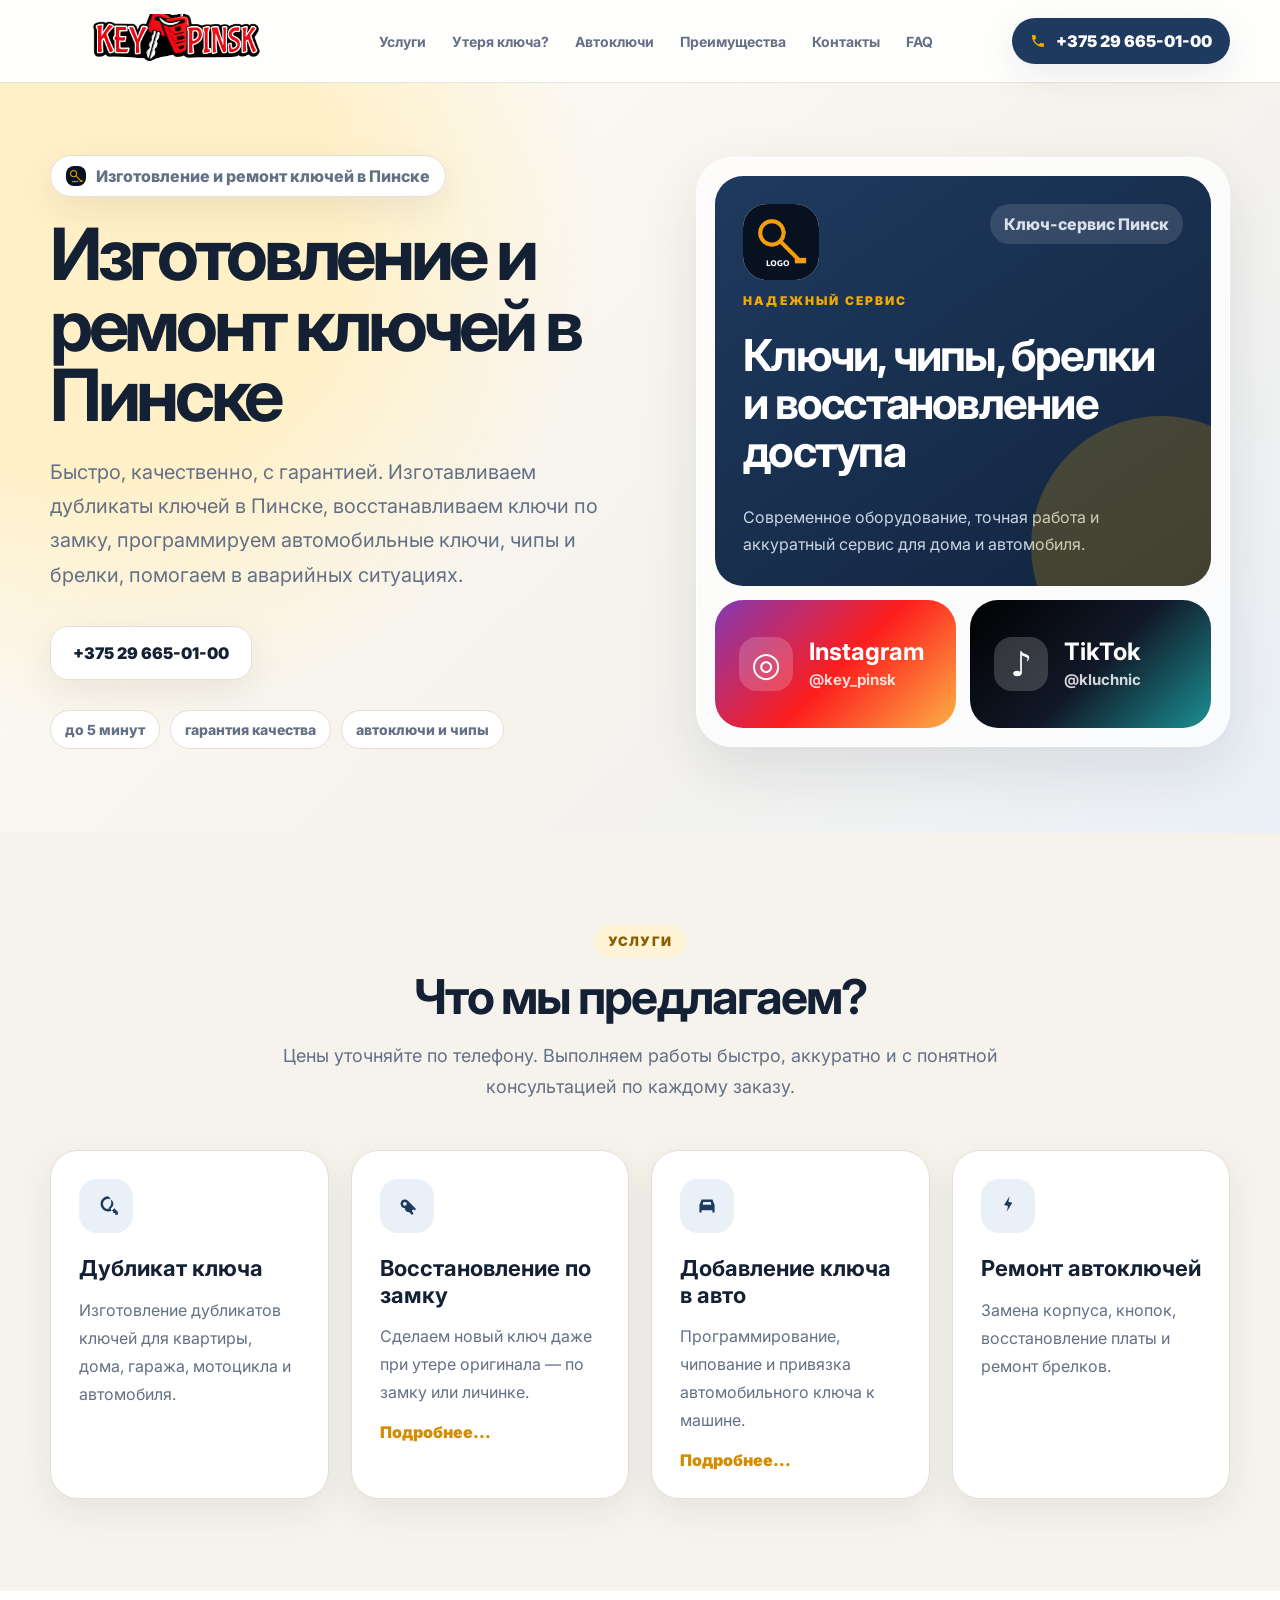
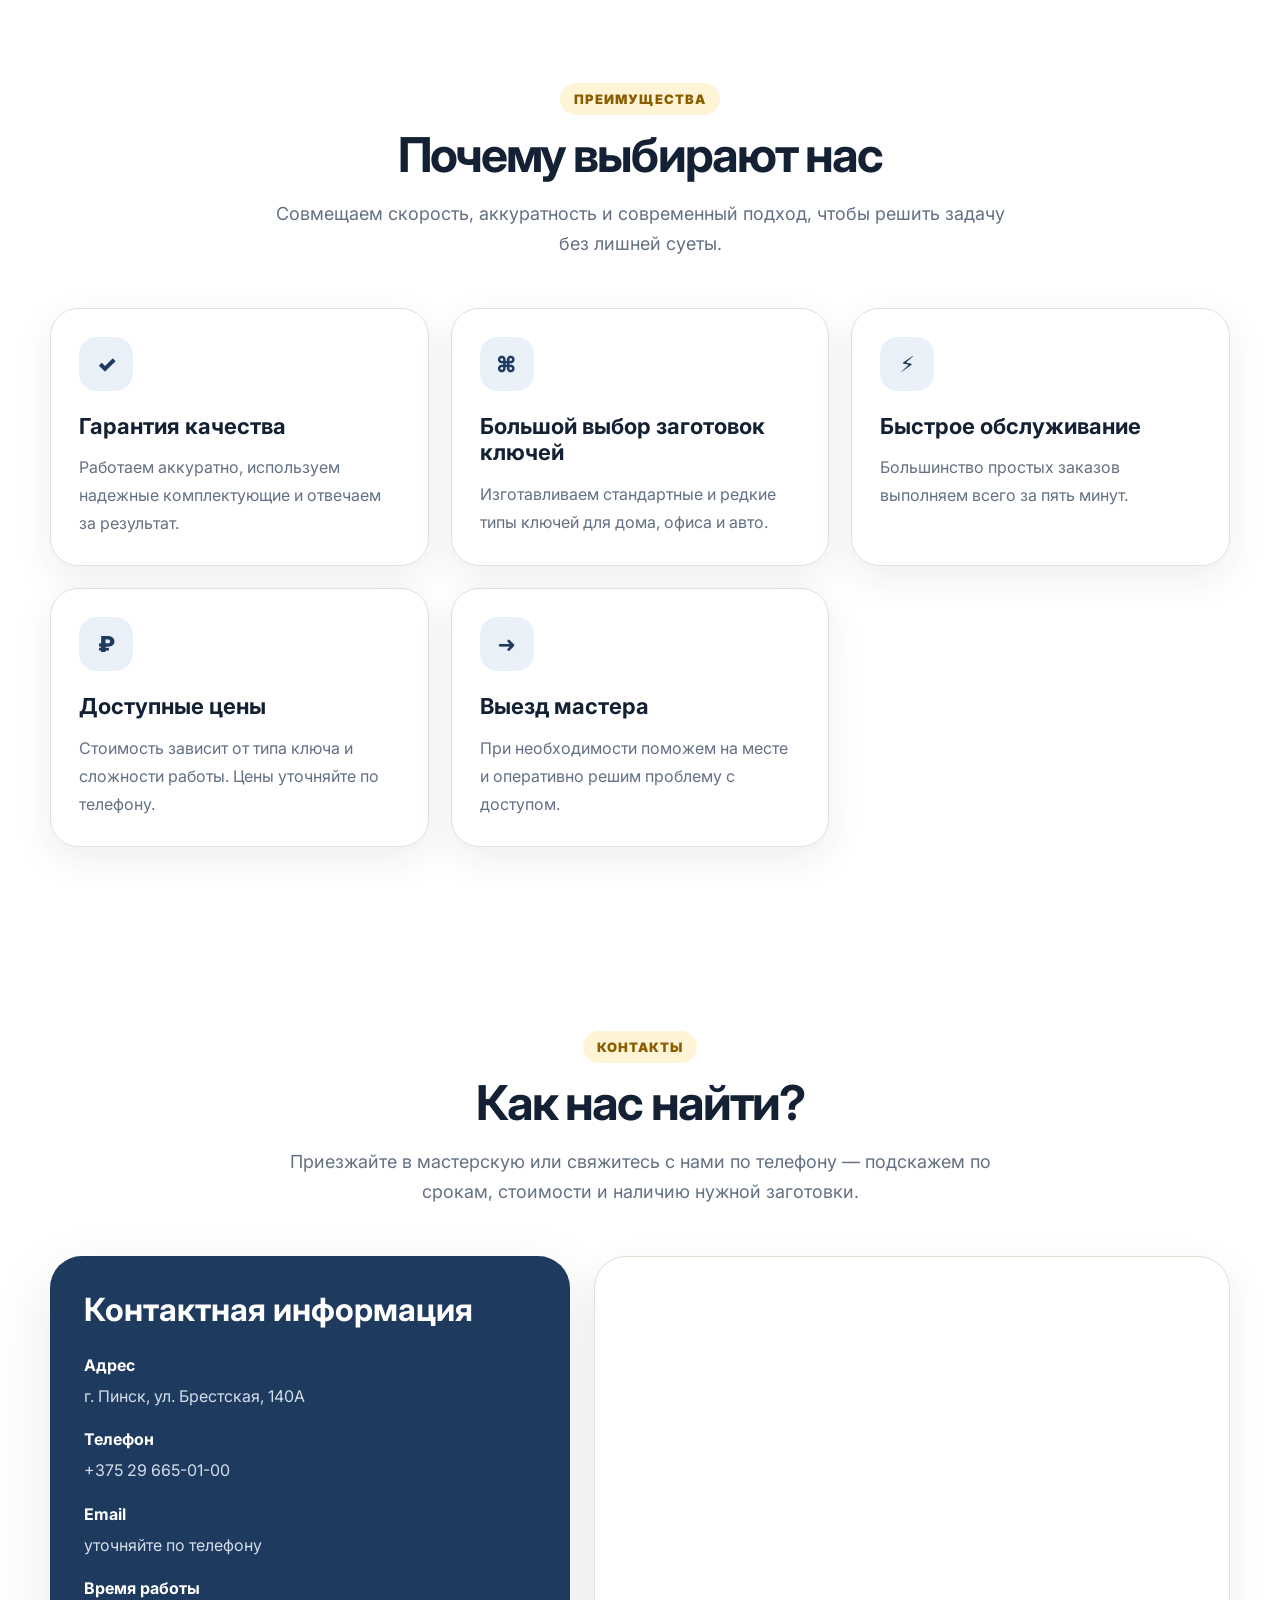
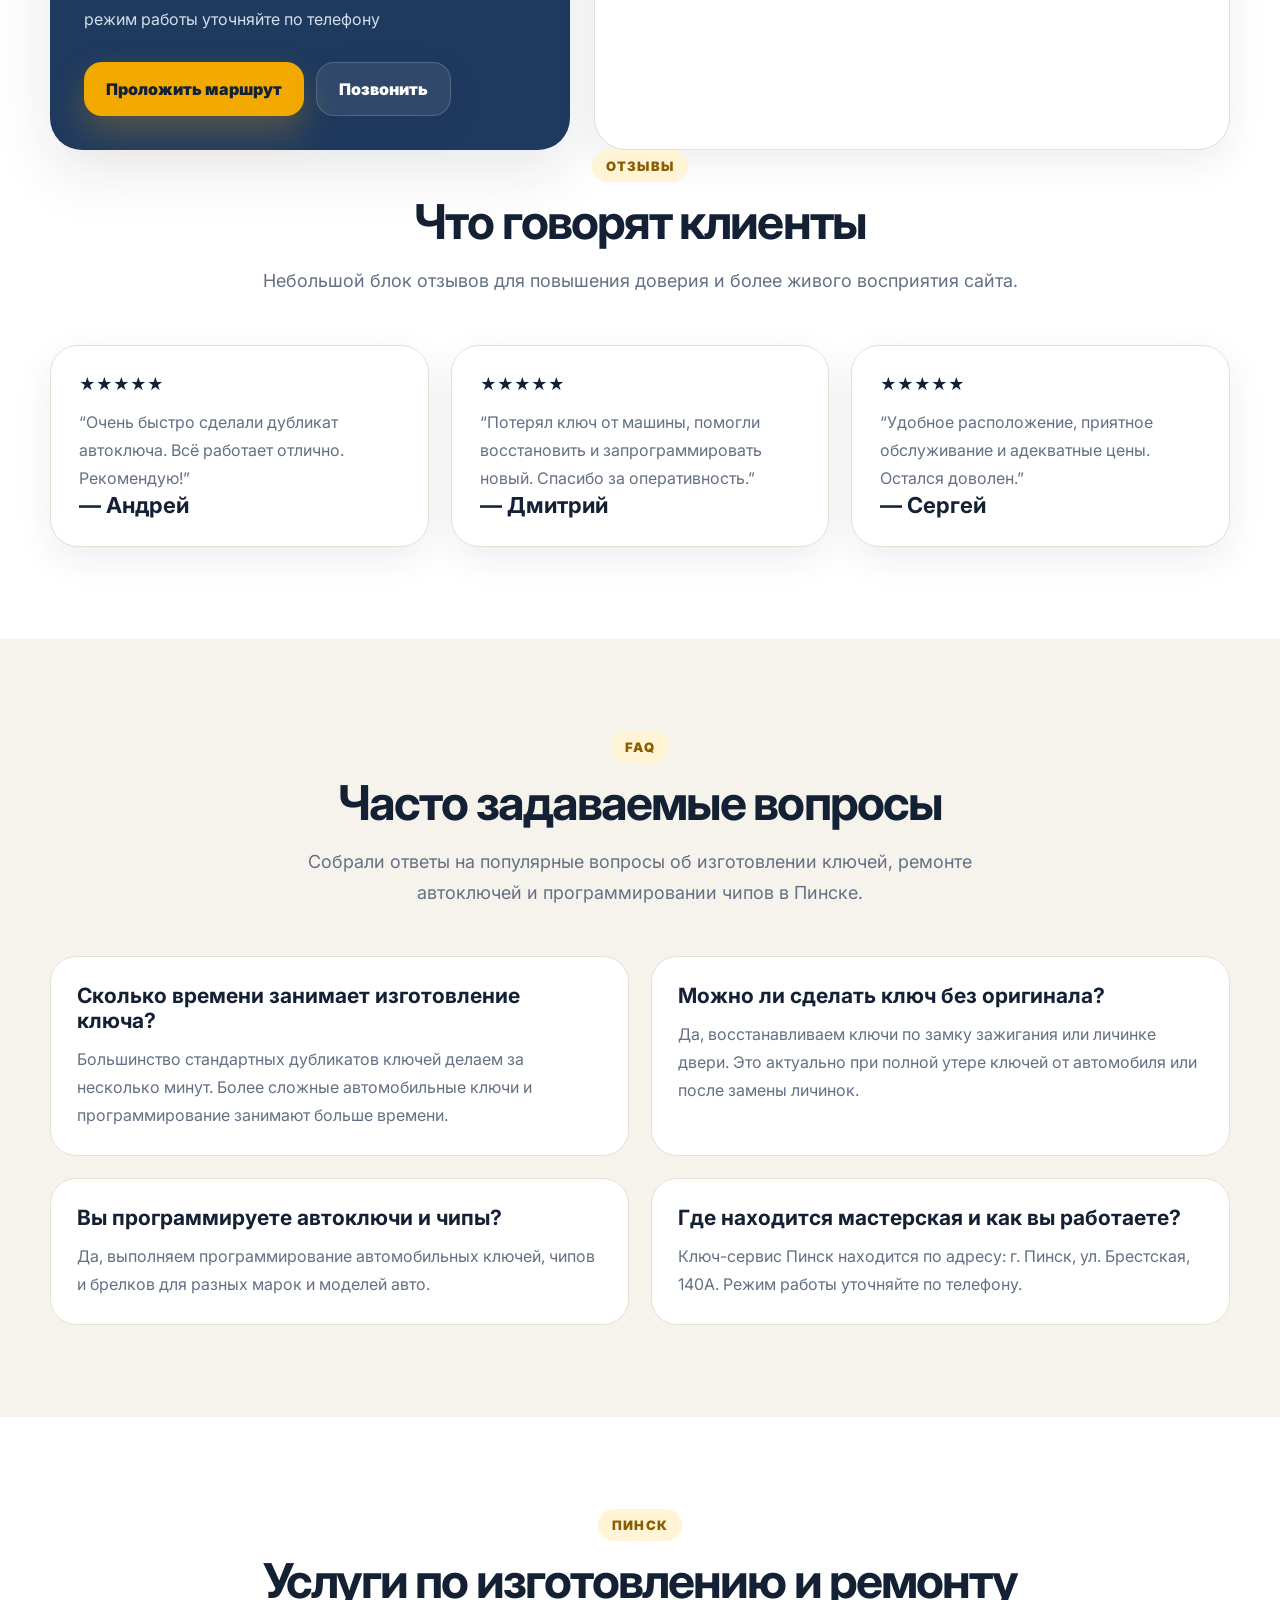
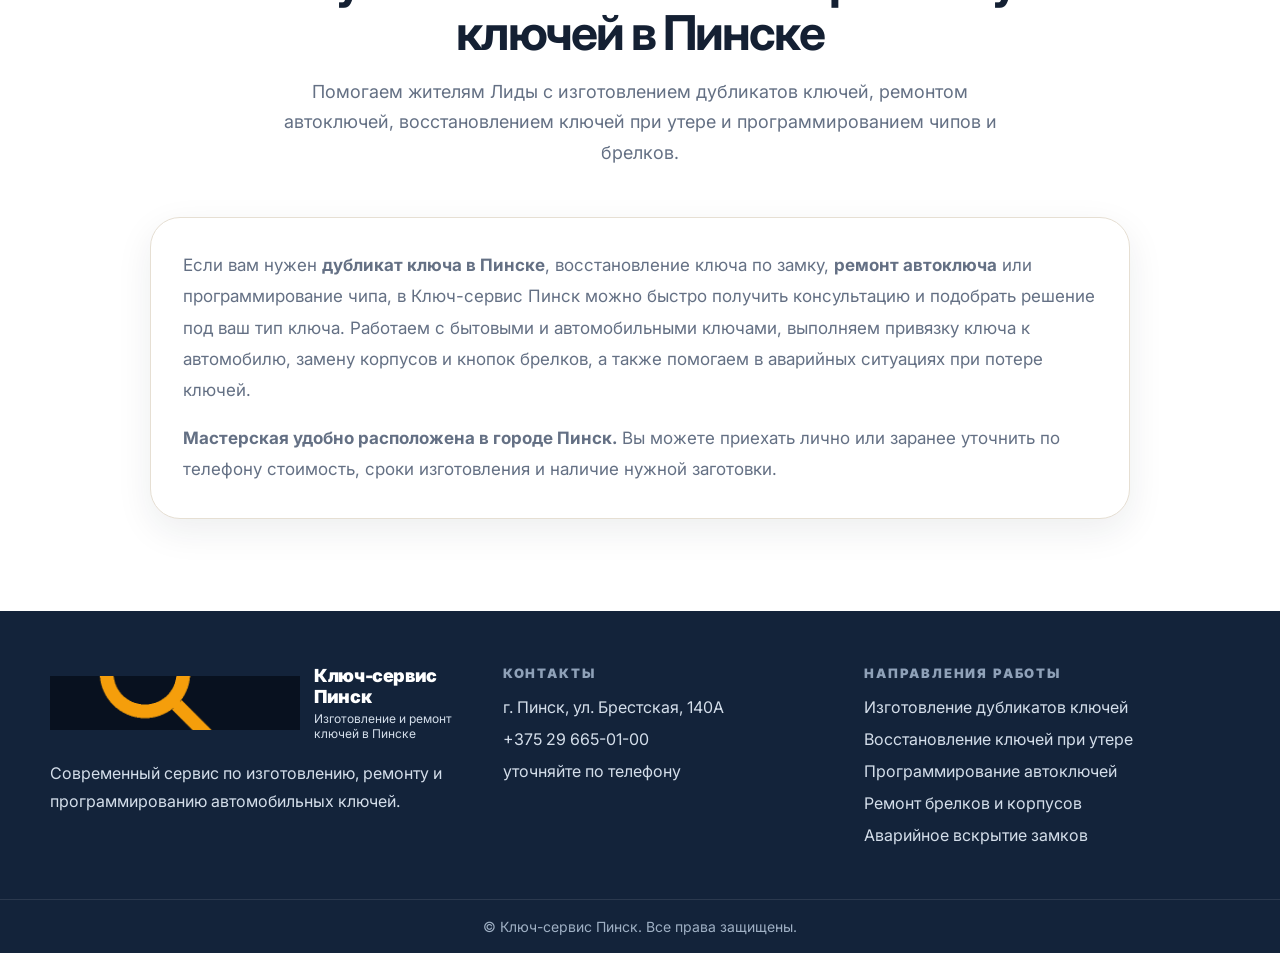
==== index.html @ 669be121 "add" ====
<!DOCTYPE html>
<html lang="ru">
<head>
  <meta charset="UTF-8" />
  <meta name="viewport" content="width=device-width, initial-scale=1.0" />
  <link rel="icon" href="favicon/key-service-favicon-logo.png" sizes="any">
  <link rel="icon" type="image/png" sizes="32x32" href="favicon-32x32.png?v=2">
  <link rel="icon" type="image/png" sizes="16x16" href="favicon-16x16.png?v=2">
  <link rel="apple-touch-icon" sizes="180x180" href="apple-touch-icon.png?v=2">
  <link rel="manifest" href="site.webmanifest">
  <title>Изготовление и ремонт ключей в Пинске | Автоключи, чипы, брелки — Ключ-сервис</title>
  <meta
    name="description"
    content="Ключ-сервис Пинск — изготовление и ремонт ключей в Пинске. Дубликаты ключей, восстановление по замку, программирование автоключей, чипов, ремонт брелков и аварийное вскрытие замков. Режим работы уточняйте по телефону."
  />
  <meta name="robots" content="index, follow, max-image-preview:large" />
  <meta name="theme-color" content="#08111f" />
  <meta property="og:locale" content="ru_RU" />
  <meta property="og:type" content="website" />
  <meta property="og:title" content="Изготовление и ремонт ключей в Пинске | Ключ-сервис Пинск" />
  <meta property="og:description" content="Дубликаты ключей, восстановление по замку, программирование автоключей, чипов и ремонт брелков в Пинске. Режим работы уточняйте по телефону." />
  <meta property="og:site_name" content="Ключ-сервис Пинск" />
  <meta name="twitter:card" content="summary_large_image" />
  <meta name="twitter:title" content="Изготовление и ремонт ключей в Пинске | Ключ-сервис Пинск" />
  <meta name="twitter:description" content="Изготовление дубликатов ключей, программирование автоключей, ремонт брелков и аварийное вскрытие замков в Пинске." />
  <link rel="canonical" href="https://key-service-pinsk.by/" />
  <link rel="preconnect" href="https://fonts.googleapis.com" />
  <link rel="preconnect" href="https://fonts.gstatic.com" crossorigin />
  <link
    href="https://fonts.googleapis.com/css2?family=Inter:wght@400;500;600;700;800;900&display=swap"
    rel="stylesheet"
  />
  <link rel="stylesheet" href="styles.css" />
  <script type="application/ld+json">
    {
      "@context": "https://schema.org",
      "@graph": [
        {
          "@type": "AutoLocksmith",
          "@id": "https://key-service-pinsk.by/#business",
          "name": "Ключ-сервис Пинск",
          "url": "https://key-service-pinsk.by/",
          "telephone": "+375296650100",
          "email": "",
          "address": {
            "@type": "PostalAddress",
            "addressLocality": "Пинск",
            "streetAddress": "ул. Брестская, 140А",
            "addressCountry": "BY"
          },
          "openingHoursSpecification": [
            {
              "@type": "OpeningHoursSpecification",
              "dayOfWeek": [
                "Monday",
                "Tuesday",
                "Wednesday",
                "Thursday",
                "Friday",
                "Saturday",
                "Sunday"
              ],
              "opens": "09:00",
              "closes": "20:00"
            }
          ],
          "priceRange": "$$",
          "areaServed": "Пинск",
          "image": "https://key-service-pinsk.by/",
          "description": "Изготовление и ремонт ключей, программирование автоключей, ремонт брелков и аварийное вскрытие замков в Пинске."
        },
        {
          "@type": "WebSite",
          "@id": "https://key-service-pinsk.by/#website",
          "url": "https://key-service-pinsk.by/",
          "name": "Ключ-сервис Пинск",
          "inLanguage": "ru-BY"
        },
        {
          "@type": "FAQPage",
          "@id": "https://key-service-pinsk.by/#faq",
          "mainEntity": [
            {
              "@type": "Question",
              "name": "Сколько времени занимает изготовление дубликата ключа?",
              "acceptedAnswer": {
                "@type": "Answer",
                "text": "Большинство стандартных дубликатов ключей изготавливаем за несколько минут. Сложные автомобильные ключи и программирование занимают больше времени."
              }
            },
            {
              "@type": "Question",
              "name": "Можно ли восстановить Утеря ключа? оригинала?",
              "acceptedAnswer": {
                "@type": "Answer",
                "text": "Да, в Ключ-сервис Пинск можно восстановить ключ по замку или личинке даже при отсутствии оригинала."
              }
            },
            {
              "@type": "Question",
              "name": "Вы программируете автомобильные ключи и чипы?",
              "acceptedAnswer": {
                "@type": "Answer",
                "text": "Да, выполняем программирование и привязку автомобильных ключей, чипов и брелков для разных моделей авто."
              }
            },
            {
              "@type": "Question",
              "name": "Где находится мастерская Ключ-сервис Пинск?",
              "acceptedAnswer": {
                "@type": "Answer",
                "text": "Мастерская находится в Пинске по адресу: ул. Брестская, 140А. Режим работы уточняйте по телефону."
              }
            }
          ]
        }
      ]
    }
  </script>
</head>
<body data-theme="dark">
  <header class="header" id="top">
    <div class="container header__inner">
      <a href="#top" class="logo" aria-label="Ключ-сервис Пинск">
        <span class="logo__icon">
          <img src="assets/logo.png" alt="Логотип Ключ-сервис Пинск" width="56" height="56">
        </span>
      </a>

      <nav class="nav" id="nav">
        <a href="#services">Услуги</a>
        <a href="lost-key-recovery.html">Утеря ключа?</a>
        <a href="car-key-programming.html">Автоключи</a>
        <a href="#advantages">Преимущества</a>
        <a href="#contacts">Контакты</a>
        <a href="#faq">FAQ</a>
      </nav>

      <div class="header__actions">
        <a class="phone-link" href="tel:+375296650100">
          <svg viewBox="0 0 24 24" aria-hidden="true">
            <path d="M6.62 10.79a15.05 15.05 0 0 0 6.59 6.59l2.2-2.2a1 1 0 0 1 1-.24 11.2 11.2 0 0 0 3.51.56 1 1 0 0 1 1 1V20a1 1 0 0 1-1 1A17 17 0 0 1 3 4a1 1 0 0 1 1-1h3.5a1 1 0 0 1 1 1 11.2 11.2 0 0 0 .56 3.51 1 1 0 0 1-.24 1Z"/>
          </svg>
          +375 29 665-01-00
        </a>
        <button class="burger" id="burger" aria-label="Открыть меню" aria-expanded="false">
          <span></span>
          <span></span>
          <span></span>
        </button>
      </div>
    </div>

    <div class="mobile-menu" id="mobileMenu">
      <div class="container mobile-menu__inner">
        <a href="#services">Услуги</a>
        <a href="lost-key-recovery.html">Утеря ключа?</a>
        <a href="car-key-programming.html">Автоключи</a>
        <a href="#advantages">Преимущества</a>
        <a href="#contacts">Контакты</a>
        <a href="#faq">FAQ</a>
        <a class="mobile-menu__phone" href="tel:+375296650100">+375 29 665-01-00</a>
      </div>
    </div>
  </header>

  <main>
    <section class="hero section">
      <div class="hero__shape hero__shape--left"></div>
      <div class="hero__shape hero__shape--right"></div>

      <div class="container hero__grid">
        <div class="hero__content reveal">
          <div class="hero__badge">
            <img src="favicon/logo.png" alt="Логотип Ключ-сервис Пинск" width="20" height="20">
            <span>Изготовление и ремонт ключей в Пинске</span>
          </div>

          <h1>Изготовление и ремонт ключей в Пинске</h1>

          <p class="hero__text">
            Быстро, качественно, с гарантией. Изготавливаем дубликаты ключей в Пинске, восстанавливаем ключи по замку,
            программируем автомобильные ключи, чипы и брелки, помогаем в аварийных ситуациях.
          </p>

          <div class="hero__buttons">
            <a class="btn btn--light" href="tel:+375296650100">+375 29 665-01-00</a>
          </div>

          <div class="hero__stats">
            <span>до 5 минут</span>
            <span>гарантия качества</span>
            <span>автоключи и чипы</span>
          </div>
        </div>

        <div class="hero-card reveal reveal-delay-1">
          <div class="hero-card__main">
            <div class="hero-card__top">
              <div class="hero-card__icon">
                <img src="favicon/logo.png" alt="Логотип Ключ-сервис Пинск" width="72" height="72">
              </div>
              <span>Ключ-сервис Пинск</span>
            </div>

            <p class="hero-card__label">Надежный сервис</p>
            <h2>Ключи, чипы, брелки и восстановление доступа</h2>
            <p class="hero-card__desc">
              Современное оборудование, точная работа и аккуратный сервис для дома и автомобиля.
            </p>
          </div>

          <div class="hero-card__side hero-socials" aria-label="Социальные сети">
            <a class="social-button social-button--instagram" href="https://www.instagram.com/key_pinsk" target="_blank" rel="noopener" aria-label="Instagram Key Pinsk">
              <span class="social-button__icon">◎</span>
              <span>
                <strong>Instagram</strong>
                <small>@key_pinsk</small>
              </span>
            </a>
            <a class="social-button social-button--tiktok" href="https://www.tiktok.com/@kluchnic?_r=1&amp;_t=ZS-97CJTupvoH6" target="_blank" rel="noopener" aria-label="TikTok Kluchnic">
              <span class="social-button__icon">♪</span>
              <span>
                <strong>TikTok</strong>
                <small>@kluchnic</small>
              </span>
            </a>
          </div>
        </div>
      </div>
    </section>

    <section class="section" id="services">
      <div class="container">
        <div class="section-heading reveal">
          <div class="section-badge">Услуги</div>
          <h2>Что мы предлагаем?</h2>
          <p>Цены уточняйте по телефону. Выполняем работы быстро, аккуратно и с понятной консультацией по каждому заказу.</p>
        </div>

        <div class="cards-grid cards-grid--services">
          <article class="card reveal">
            <div class="card__icon">
              <svg viewBox="0 0 24 24" aria-hidden="true">
                <path d="M14 3a7 7 0 1 0 5.66 11.12L23 17.46V20h-2.54v-1.54h-1.92v-1.92H16.6V14.6h-2.06l-.42-.42A7 7 0 0 0 14 3Zm0 2.2A4.8 4.8 0 1 1 9.2 10 4.81 4.81 0 0 1 14 5.2Z"/>
              </svg>
            </div>
            <h3>Дубликат ключа</h3>
            <p>Изготовление дубликатов ключей для квартиры, дома, гаража, мотоцикла и автомобиля.</p>
          </article>

          <article class="card reveal">
            <div class="card__icon" >
              <svg viewBox="0 0 24 24" aria-hidden="true">
                <path d="M10 14a4 4 0 1 1 2.83-6.83l7.5 7.5-1.41 1.41-1.09-1.08-1.41 1.41L18 18.83l-1.41 1.41-2.42-2.42A4 4 0 0 1 10 14Zm0-2.2A1.8 1.8 0 1 0 8.2 10 1.8 1.8 0 0 0 10 11.8Z"/>
              </svg>
            </div>
            <a href="lost-key-recovery.html">
              <h3>Восстановление по замку</h3>
              <p>Сделаем новый ключ даже при утере оригинала — по замку или личинке.</p>
              <span class="card__link" >Подробнее...</span>
            </a>
          </article>

          <article class="card reveal">
            <div class="card__icon">
              <svg viewBox="0 0 24 24" aria-hidden="true">
                <path d="M5 11 7 6h10l2 5v7h-2v-2H7v2H5Zm3-.2h8.01L15.5 8.2h-7Z"/>
                <circle cx="8.5" cy="14.5" r="1.2"/>
                <circle cx="15.5" cy="14.5" r="1.2"/>
              </svg>
            </div>
            <a href="car-key-programming.html">
              <h3>Добавление ключа в авто</h3>
              <p>Программирование, чипование и привязка автомобильного ключа к машине.</p>
              <span class="card__link">Подробнее...</span>
            </a>
            </article>

          <article class="card reveal">
            <div class="card__icon">
              <svg viewBox="0 0 24 24" aria-hidden="true">
                <path d="m13.4 3-1 5 3.6 1-5 8 1-5-3.6-1Z"/>
              </svg>
            </div>
            <h3>Ремонт автоключей</h3>
            <p>Замена корпуса, кнопок, восстановление платы и ремонт брелков.</p>
          </article>
        </div>
      </div>
    </section>

    <section class="section section--white" id="advantages">
      <div class="container">
        <div class="section-heading reveal">
          <div class="section-badge">Преимущества</div>
          <h2>Почему выбирают нас</h2>
          <p>Совмещаем скорость, аккуратность и современный подход, чтобы решить задачу без лишней суеты.</p>
        </div>

        <div class="cards-grid">
          <article class="feature-card reveal">
            <div class="feature-card__icon">✓</div>
            <h3>Гарантия качества</h3>
            <p>Работаем аккуратно, используем надежные комплектующие и отвечаем за результат.</p>
          </article>

          <article class="feature-card reveal">
            <div class="feature-card__icon">⌘</div>
            <h3>Большой выбор заготовок ключей</h3>
            <p>Изготавливаем стандартные и редкие типы ключей для дома, офиса и авто.</p>
          </article>

          <article class="feature-card reveal">
            <div class="feature-card__icon">⚡</div>
            <h3>Быстрое обслуживание</h3>
            <p>Большинство простых заказов выполняем всего за пять минут.</p>
          </article>

          <article class="feature-card reveal">
            <div class="feature-card__icon">₽</div>
            <h3>Доступные цены</h3>
            <p>Стоимость зависит от типа ключа и сложности работы. Цены уточняйте по телефону.</p>
          </article>

          <article class="feature-card reveal">
            <div class="feature-card__icon">➜</div>
            <h3>Выезд мастера</h3>
            <p>При необходимости поможем на месте и оперативно решим проблему с доступом.</p>
          </article>
        </div>
      </div>
    </section>

    <section class="section section--white" id="contacts">
      <div class="container">
        <div class="section-heading reveal">
          <div class="section-badge">Контакты</div>
          <h2>Как нас найти?</h2>
          <p>Приезжайте в мастерскую или свяжитесь с нами по телефону — подскажем по срокам, стоимости и наличию нужной заготовки.</p>
        </div>

        <div class="contacts-grid">
          <div class="contacts-card reveal">
            <h3>Контактная информация</h3>

            <div class="contact-item">
              <strong>Адрес</strong>
              <span>г. Пинск, ул. Брестская, 140А</span>
            </div>

            <div class="contact-item">
              <strong>Телефон</strong>
              <a href="tel:+375296650100">+375 29 665-01-00</a>
            </div>

            <div class="contact-item">
              <strong>Email</strong>
              <span>уточняйте по телефону</span>
            </div>

            <div class="contact-item">
              <strong>Время работы</strong>
              <span>режим работы уточняйте по телефону</span>
            </div>

            <div class="contacts-card__actions">
              <a
                class="btn btn--accent"
                href="https://yandex.com/maps/21510/pinsk/?l=sat%2Cskl&ll=26.051021%2C52.113895&mode=poi&poi%5Bpoint%5D=26.051012%2C52.114238&poi%5Buri%5D=ymapsbm1%3A%2F%2Forg%3Foid%3D156966710514&z=18" target="_blank"
                rel="noreferrer">
                Проложить маршрут
              </a>
              <a class="btn btn--ghost" href="tel:+375296650100">Позвонить</a>
            </div>
          </div>

          <div class="map-card reveal reveal-delay-1">
            <iframe
              title="Яндекс Карта Ключ-сервис Пинск"
              src="https://yandex.com/map-widget/v1/?ll=26.051021%2C52.113895&mode=poi&poi%5Bpoint%5D=26.051012%2C52.114238&poi%5Buri%5D=ymapsbm1%3A%2F%2Forg%3Foid%3D156966710514&z=18"
              width="100%"
              height="420"
              frameborder="0"
              allowfullscreen="true"
              loading="lazy"
            ></iframe>
          </div>
        </div>

        <div class="reviews">
          <div class="section-heading reveal">
            <div class="section-badge">Отзывы</div>
            <h2>Что говорят клиенты</h2>
            <p>Небольшой блок отзывов для повышения доверия и более живого восприятия сайта.</p>
          </div>

          <div class="cards-grid cards-grid--reviews">
            <article class="review-card reveal">
              <div class="stars">★★★★★</div>
              <p>“Очень быстро сделали дубликат автоключа. Всё работает отлично. Рекомендую!”</p>
              <strong>— Андрей</strong>
            </article>

            <article class="review-card reveal">
              <div class="stars">★★★★★</div>
              <p>“Потерял ключ от машины, помогли восстановить и запрограммировать новый. Спасибо за оперативность.”</p>
              <strong>— Дмитрий</strong>
            </article>

            <article class="review-card reveal">
              <div class="stars">★★★★★</div>
              <p>“Удобное расположение, приятное обслуживание и адекватные цены. Остался доволен.”</p>
              <strong>— Сергей</strong>
            </article>
          </div>
        </div>
      </div>
    </section>

    <section class="section" id="faq">
      <div class="container">
        <div class="section-heading reveal">
          <div class="section-badge">FAQ</div>
          <h2>Часто задаваемые вопросы</h2>
          <p>Собрали ответы на популярные вопросы об изготовлении ключей, ремонте автоключей и программировании чипов в Пинске.</p>
        </div>

        <div class="faq-grid">
          <article class="faq-card reveal">
            <h3>Сколько времени занимает изготовление ключа?</h3>
            <p>Большинство стандартных дубликатов ключей делаем за несколько минут. Более сложные автомобильные ключи и программирование занимают больше времени.</p>
          </article>

          <article class="faq-card reveal">
            <h3>Можно ли сделать ключ без оригинала?</h3>
            <p>Да, восстанавливаем ключи по замку зажигания или личинке двери. Это актуально при полной утере ключей от автомобиля или после замены личинок.</p>
          </article>

          <article class="faq-card reveal">
            <h3>Вы программируете автоключи и чипы?</h3>
            <p>Да, выполняем программирование автомобильных ключей, чипов и брелков для разных марок и моделей авто.</p>
          </article>

          <article class="faq-card reveal">
            <h3>Где находится мастерская и как вы работаете?</h3>
            <p>Ключ-сервис Пинск находится по адресу: г. Пинск, ул. Брестская, 140А. Режим работы уточняйте по телефону.</p>
          </article>
        </div>
      </div>
    </section>

    <section class="section section--white" id="service-areas">
      <div class="container">
        <div class="section-heading reveal">
          <div class="section-badge">Пинск</div>
          <h2>Услуги по изготовлению и ремонту ключей в Пинске</h2>
          <p>Помогаем жителям Лиды с изготовлением дубликатов ключей, ремонтом автоключей, восстановлением ключей при утере и программированием чипов и брелков.</p>
        </div>
        <div class="seo-text reveal">
          <p>Если вам нужен <strong>дубликат ключа в Пинске</strong>, восстановление ключа по замку, <strong>ремонт автоключа</strong> или программирование чипа, в Ключ-сервис Пинск можно быстро получить консультацию и подобрать решение под ваш тип ключа. Работаем с бытовыми и автомобильными ключами, выполняем привязку ключа к автомобилю, замену корпусов и кнопок брелков, а также помогаем в аварийных ситуациях при потере ключей.</p>
          <p><strong>Мастерская удобно расположена в городе Пинск.</strong> Вы можете приехать лично или заранее уточнить по телефону стоимость, сроки изготовления и наличие нужной заготовки.</p>
        </div>
      </div>
    </section>

  </main>

  <footer class="footer">
    <div class="container footer__grid">
      <div>
        <div class="logo logo--footer">
          <span class="logo__icon">
            <img src="favicon/logo.png" alt="Логотип Ключ-сервис Пинск" width="56" height="56">
          </span>
          <span class="logo__text">
            <strong>Ключ-сервис Пинск</strong>
            <small>Изготовление и ремонт ключей в Пинске</small>
          </span>
        </div>
        <p class="footer__text">
          Современный сервис по изготовлению, ремонту и программированию автомобильных ключей.
        </p>
      </div>

      <div>
        <p class="footer__title">Контакты</p>
        <div class="footer__links">
          <span>г. Пинск, ул. Брестская, 140А</span>
          <a href="tel:+375296650100">+375 29 665-01-00</a>
          <span>уточняйте по телефону</span>
        </div>
      </div>

      <div>
        <p class="footer__title">Направления работы</p>
        <div class="footer__links">
          <span>Изготовление дубликатов ключей</span>
          <a href="lost-key-recovery.html">Восстановление ключей при утере</a>
          <a href="car-key-programming.html">Программирование автоключей</a>
          <span>Ремонт брелков и корпусов</span>
          <span>Аварийное вскрытие замков</span>
        </div>
      </div>
    </div>

    <div class="footer__bottom">
      © Ключ-сервис Пинск. Все права защищены.
    </div>
  </footer>

  <script src="script.js"></script>

  <a class="mobile-call-sticky" href="tel:+375296650100" aria-label="Позвонить +375 29 665-01-00">
    <span class="mobile-call-sticky__icon" aria-hidden="true">☎</span>
    <span>Позвонить</span>
    <strong>+375 29 665-01-00</strong>
  </a>

</body>
</html>
---- styles.css ----
:root {
  --bg: #f6f3ed;
  --surface: #ffffff;
  --surface-soft: #fbfaf7;
  --ink: #142033;
  --muted: #647084;
  --line: #e6dfd3;
  --accent: #f2a900;
  --accent-dark: #d48c00;
  --blue: #1f3a5f;
  --blue-soft: #eaf0f7;
  --shadow: 0 22px 60px rgba(20,32,51,.10);
  --shadow-soft: 0 12px 36px rgba(20,32,51,.08);
  --radius: 28px;
  --container: 1180px;
}
* { box-sizing: border-box; }
html { scroll-behavior: smooth; }
body { margin: 0; font-family: Inter, system-ui, -apple-system, BlinkMacSystemFont, "Segoe UI", sans-serif; background: var(--bg); color: var(--ink); }
a { color: inherit; text-decoration: none; }
img, svg, iframe { display: block; max-width: 100%; }
button { font: inherit; border: 0; background: none; cursor: pointer; }
.container { width: min(var(--container), calc(100% - 36px)); margin: 0 auto; }
.header { position: sticky; top: 0; z-index: 100; background: rgba(255,255,255,.88); backdrop-filter: blur(18px); border-bottom: 1px solid rgba(230,223,211,.85); }
.header__inner { min-height: 82px; display: flex; align-items: center; justify-content: space-between; gap: 24px; }
.logo { display: inline-flex; align-items: center; gap: 14px; min-width: 0; }
.logo__icon { width: 250px; height: 54px; overflow: hidden; flex: 0 0 auto; }
.logo__icon img { width: 100%; height: 100%; object-fit: cover; }
.logo__text { display: flex; flex-direction: column; gap: 4px; }
.logo__text strong { font-size: 18px; font-weight: 900; letter-spacing: -.02em; }
.logo__text small { color: var(--muted); font-size: 12px; }
.nav { display: flex; align-items: center; gap: 26px; }
.nav a { color: var(--muted); font-weight: 700; font-size: 14px; }
.nav a:hover, .nav a[aria-current="page"] { color: var(--ink); }
.header__actions { display: flex; align-items: center; gap: 12px; }
.phone-link { display: inline-flex; align-items: center; gap: 10px; padding: 13px 18px; border-radius: 999px; background: var(--blue); color: #fff; font-weight: 900; box-shadow: var(--shadow-soft); }
.phone-link svg { width: 16px; height: 16px; fill: var(--accent); }
.burger { display: none; width: 48px; height: 48px; align-items: center; justify-content: center; flex-direction: column; gap: 5px; border: 1px solid var(--line); border-radius: 16px; background: #fff; }
.burger span { width: 21px; height: 2px; border-radius: 10px; background: var(--ink); transition: .22s; }
.burger.is-active span:nth-child(1) { transform: translateY(7px) rotate(45deg); }
.burger.is-active span:nth-child(2) { opacity: 0; }
.burger.is-active span:nth-child(3) { transform: translateY(-7px) rotate(-45deg); }
.mobile-menu { display: none; background: #fff; border-top: 1px solid var(--line); }
.mobile-menu.is-open { display: block; }
.mobile-menu__inner { padding: 16px 0 20px; display: grid; gap: 8px; }
.mobile-menu__inner a { padding: 14px 16px; border-radius: 16px; font-weight: 800; color: var(--ink); }
.mobile-menu__inner a:hover { background: var(--blue-soft); }
.mobile-menu__phone { text-align: center; background: var(--blue); color: #fff !important; }
.section { padding: 92px 0; position: relative; }
.section--white { background: var(--surface); }
.section-heading { max-width: 760px; margin: 0 auto 48px; text-align: center; }
.section-badge { display: inline-flex; align-items: center; margin-bottom: 14px; padding: 8px 14px; border-radius: 999px; background: #fff4d6; color: #8a5d00; font-size: 13px; font-weight: 900; text-transform: uppercase; letter-spacing: .08em; }
.section-heading h2 { margin: 0; font-size: clamp(32px,4vw,48px); line-height: 1.08; letter-spacing: -.04em; }
.section-heading p { margin: 18px 0 0; color: var(--muted); font-size: 18px; line-height: 1.7; }
.hero { overflow: hidden; padding: 72px 0 84px; background: radial-gradient(circle at 8% 20%, #fff0c7 0 18%, transparent 38%), linear-gradient(135deg, #fffdf9 0%, #f6f3ed 58%, #eaf0f7 100%); }
.hero__grid { display: grid; grid-template-columns: 1.05fr .95fr; gap: 56px; align-items: center; }
.hero__badge { display: inline-flex; align-items: center; gap: 10px; padding: 10px 15px; border-radius: 999px; background: #fff; border: 1px solid var(--line); box-shadow: var(--shadow-soft); color: var(--muted); font-weight: 800; }
.hero__badge img { width: 20px; height: 20px; border-radius: 8px; }
.hero h1, .page-hero h1 { margin: 22px 0 0; font-size: clamp(42px,6vw,72px); line-height: .98; letter-spacing: -.06em; }
.hero__text { max-width: 690px; margin: 24px 0 0; color: var(--muted); font-size: 20px; line-height: 1.72; }
.hero__buttons { display: flex; flex-wrap: wrap; gap: 14px; margin-top: 34px; }
.hero__stats { display: flex; flex-wrap: wrap; gap: 10px; margin-top: 30px; }
.hero__stats span { padding: 10px 14px; border-radius: 999px; background: #fff; border: 1px solid var(--line); color: var(--muted); font-size: 14px; font-weight: 800; }
.btn { display: inline-flex; align-items: center; justify-content: center; min-height: 54px; padding: 13px 22px; border-radius: 18px; font-weight: 900; transition: .22s; }
.btn:hover { transform: translateY(-2px); }
.btn--accent { background: var(--accent); color: var(--ink); box-shadow: 0 16px 34px rgba(242,169,0,.25); }
.btn--accent:hover { background: #ffc342; }
.btn--light, .btn--ghost { background: #fff; color: var(--ink); border: 1px solid var(--line); box-shadow: var(--shadow-soft); }
.btn--dark { background: var(--blue); color: #fff; }
.hero-card { position: relative; border-radius: 36px; padding: 18px; background: rgba(255,255,255,.74); border: 1px solid #fff; box-shadow: var(--shadow); }
.hero-card__main { min-height: 410px; border-radius: 28px; padding: 28px; background: linear-gradient(145deg, var(--blue), #11243e); color: #fff; display: flex; flex-direction: column; justify-content: space-between; overflow: hidden; position: relative; }
.hero-card__main::after { content:""; position:absolute; right:-80px; bottom:-90px; width:260px; height:260px; border-radius:50%; background: rgba(242,169,0,.22); }
.hero-card__top { display:flex; justify-content:space-between; gap:18px; align-items:flex-start; position:relative; z-index:1; }
.hero-card__icon { width: 76px; height: 76px; border-radius: 24px; overflow:hidden; background:#fff; }
.hero-card__icon img { width:100%; height:100%; object-fit:cover; }
.hero-card__top span { padding: 10px 14px; border-radius:999px; background:rgba(255,255,255,.12); color:#d7e0eb; font-weight:800; }
.hero-card__label { margin: 0 0 12px; color: var(--accent); font-size: 12px; letter-spacing: .18em; text-transform: uppercase; font-weight: 900; }
.hero-card__main h2 { margin: 0; font-size: clamp(30px,4vw,44px); line-height: 1.08; letter-spacing:-.04em; }
.hero-card__desc { max-width: 430px; margin: 16px 0 0; color:#c9d5e2; line-height:1.7; }
.hero-card__side { display:grid; grid-template-columns:1fr 1fr; gap:14px; margin-top:14px; }
.mini-card { padding:22px; border-radius:24px; background:#fff; border:1px solid var(--line); }
.mini-card p, .mini-card span { margin:0; color:var(--muted); line-height:1.55; }
.mini-card strong { display:block; margin:10px 0; font-size:34px; line-height:1; }
.mini-card--accent { background:#fff4d6; border-color:#ffe2a1; }
.cards-grid { display:grid; grid-template-columns:repeat(3,minmax(0,1fr)); gap:22px; }
.cards-grid--services { grid-template-columns:repeat(4,minmax(0,1fr)); }
.card, .feature-card, .review-card, .content-card, .step-card, .service-summary { background: var(--surface); border: 1px solid var(--line); border-radius: var(--radius); padding: 28px; box-shadow: var(--shadow-soft); transition: .25s; }
.card:hover, .feature-card:hover, .review-card:hover, .step-card:hover { transform: translateY(-5px); box-shadow: var(--shadow); }
.card__icon, .feature-card__icon { width: 54px; height: 54px; display:grid; place-items:center; border-radius:18px; background: var(--blue-soft); color: var(--blue); font-size:22px; font-weight:900; }
.card__icon svg { width:26px; height:26px; fill:currentColor; }
.card h3, .feature-card h3, .review-card strong { margin:22px 0 0; font-size:22px; line-height:1.2; }
.card p, .feature-card p, .review-card p, .content-card p, .step-card p { margin:14px 0 0; color:var(--muted); line-height:1.75; }
.card__link { display:inline-flex; margin-top:16px; color:var(--accent-dark); font-weight:900; }
.image-strip { display:grid; grid-template-columns: 1.2fr .8fr; gap:22px; margin-top:28px; }
.image-placeholder { min-height:260px; border-radius:32px; border:2px dashed #d5cabc; background: linear-gradient(135deg,#fff,#f0ede7); display:grid; place-items:center; color:var(--muted); font-weight:900; text-align:center; padding:24px; }
.contacts-grid { display:grid; grid-template-columns:.9fr 1.1fr; gap:24px; }
.contacts-card { background: var(--blue); color:#fff; border-radius:32px; padding:34px; box-shadow:var(--shadow); }
.contacts-card h3 { margin:0 0 26px; font-size:32px; }
.contact-item + .contact-item { margin-top:20px; }
.contact-item strong { display:block; margin-bottom:8px; color:#fff; }
.contact-item span, .contact-item a { color:#d4deea; line-height:1.65; }
.contacts-card__actions { display:flex; flex-wrap:wrap; gap:12px; margin-top:30px; }
.contacts-card .btn--ghost { background:rgba(255,255,255,.08); color:#fff; border-color:rgba(255,255,255,.16); }
.map-card { min-height:430px; overflow:hidden; border-radius:32px; border:1px solid var(--line); box-shadow:var(--shadow-soft); background:#fff; }
.map-card iframe { width:100%; height:100%; min-height:430px; border:0; }
.faq-grid, .steps-grid { display:grid; grid-template-columns: repeat(2,minmax(0,1fr)); gap:22px; }
.faq-card { background:#fff; border:1px solid var(--line); border-radius:26px; padding:26px; }
.faq-card h3 { margin:0; font-size:21px; }
.faq-card p { margin:12px 0 0; color:var(--muted); line-height:1.75; }
.seo-text { max-width:980px; margin:0 auto; padding:32px; border-radius:30px; background:#fff; border:1px solid var(--line); box-shadow:var(--shadow-soft); }
.seo-text p { margin:0; color:var(--muted); line-height:1.85; font-size:17px; }
.seo-text p + p { margin-top:16px; }
.page-hero { background: linear-gradient(135deg,#fffdf9,#eaf0f7); overflow:hidden; }
.page-hero__grid { display:grid; grid-template-columns: 1.1fr .9fr; gap:42px; align-items:center; }
.breadcrumbs { display:flex; flex-wrap:wrap; gap:10px; color:var(--muted); font-weight:800; margin-bottom:18px; }
.service-summary h2 { margin:0 0 18px; font-size:28px; }
.service-summary ul { margin:0; padding:0; list-style:none; display:grid; gap:12px; }
.service-summary li { padding-left:28px; position:relative; color:var(--muted); line-height:1.6; }
.service-summary li::before { content:"✓"; position:absolute; left:0; top:0; color:var(--accent-dark); font-weight:900; }
.page-content { display:grid; gap:26px; }
.step-card span { display:inline-flex; width:48px; height:48px; align-items:center; justify-content:center; border-radius:16px; background:#fff4d6; color:#8a5d00; font-weight:900; }
.step-card h3 { margin:18px 0 0; font-size:22px; }
.footer { background: #13233a; color:#d4deea; }
.footer__grid { display:grid; grid-template-columns:1.15fr .9fr 1fr; gap:32px; padding:54px 0; }
.footer .logo__text strong { color:#fff; }
.footer .logo__text small, .footer__text, .footer__links span, .footer__links a { color:#d4deea; }
.footer__text { margin:18px 0 0; line-height:1.75; max-width:410px; }
.footer__title { margin:0 0 16px; color:#8fa1b8; font-size:13px; font-weight:900; text-transform:uppercase; letter-spacing:.14em; }
.footer__links { display:grid; gap:12px; }
.footer__links a:hover { color:#fff; }
.footer__bottom { padding:18px; border-top:1px solid rgba(255,255,255,.10); text-align:center; color:#9fb0c4; font-size:14px; }
.reveal { opacity:0; transform:translateY(20px); transition: .6s ease; }
.reveal.is-visible { opacity:1; transform:none; }
.reveal-delay-1 { transition-delay:.1s; }
.mobile-call-sticky { display:none; }
@media (max-width: 1080px) { .nav { display:none; } .burger { display:flex; } .cards-grid--services, .cards-grid { grid-template-columns:repeat(2,minmax(0,1fr)); } .hero__grid, .page-hero__grid, .contacts-grid { grid-template-columns:1fr; } }
@media (max-width: 720px) {
  .container { width:min(100% - 28px, var(--container)); }
  body { padding-bottom:86px; }
  .section { padding:64px 0; }
  .header__inner { min-height:76px; }
  .logo__icon { width:48px; height:48px; border-radius:16px; }
  .logo__text strong { font-size:16px; }
  .logo__text small { max-width:150px; white-space:nowrap; overflow:hidden; text-overflow:ellipsis; }
  .phone-link { display:none; }
  .hero { padding:48px 0 64px; }
  .hero h1, .page-hero h1 { font-size:44px; }
  .hero__text { font-size:18px; }
  .hero-card__side, .cards-grid--services, .cards-grid, .faq-grid, .steps-grid, .image-strip, .footer__grid { grid-template-columns:1fr; }
  .hero-card { padding:12px; border-radius:28px; }
  .hero-card__main { min-height:330px; padding:22px; border-radius:22px; }
  .contacts-card, .card, .feature-card, .review-card, .content-card, .step-card, .service-summary { padding:24px; border-radius:24px; }
  .map-card, .map-card iframe { min-height:340px; }
  .mobile-call-sticky { position:fixed; left:14px; right:14px; bottom:14px; z-index:150; min-height:62px; display:flex; align-items:center; justify-content:center; gap:10px; padding:12px 16px; border-radius:22px; background:var(--accent); color:var(--ink); box-shadow:0 16px 40px rgba(20,32,51,.25); font-weight:900; }
  .mobile-call-sticky__icon { width:34px; height:34px; display:grid; place-items:center; border-radius:12px; background:rgba(255,255,255,.55); }
  .mobile-call-sticky strong { font-size:14px; }
}
@media (max-width: 420px) { .hero h1, .page-hero h1 { font-size:38px; } .hero__buttons .btn { width:100%; } .mobile-call-sticky { flex-wrap:wrap; row-gap:2px; } }

/* Social buttons in hero card */
.hero-socials {
  align-content: stretch;
}
.social-button {
  min-height: 128px;
  padding: 24px;
  border-radius: 28px;
  display: flex;
  align-items: center;
  gap: 16px;
  color: #fff;
  box-shadow: var(--shadow-sm);
  transition: transform .25s ease, box-shadow .25s ease, filter .25s ease;
}
.social-button:hover {
  transform: translateY(-4px);
  box-shadow: var(--shadow-md);
  filter: saturate(1.08);
}
.social-button--instagram {
  background: linear-gradient(135deg, #833ab4 0%, #fd1d1d 52%, #fcb045 100%);
}
.social-button--tiktok {
  background: linear-gradient(135deg, #010101 0%, #111827 52%, #25f4ee 140%);
}
.social-button__icon {
  width: 54px;
  height: 54px;
  flex: 0 0 auto;
  border-radius: 18px;
  display: grid;
  place-items: center;
  background: rgba(255,255,255,.18);
  font-size: 34px;
  font-weight: 900;
  line-height: 1;
}
.social-button span:last-child {
  display: flex;
  flex-direction: column;
  gap: 6px;
  min-width: 0;
}
.social-button strong {
  font-size: 24px;
  line-height: 1;
}
.social-button small {
  color: rgba(255,255,255,.82);
  font-size: 15px;
  font-weight: 700;
}
@media (max-width: 720px) {
  .social-button {
    min-height: 92px;
    padding: 20px;
  }
  .social-button strong {
    font-size: 22px;
  }
}
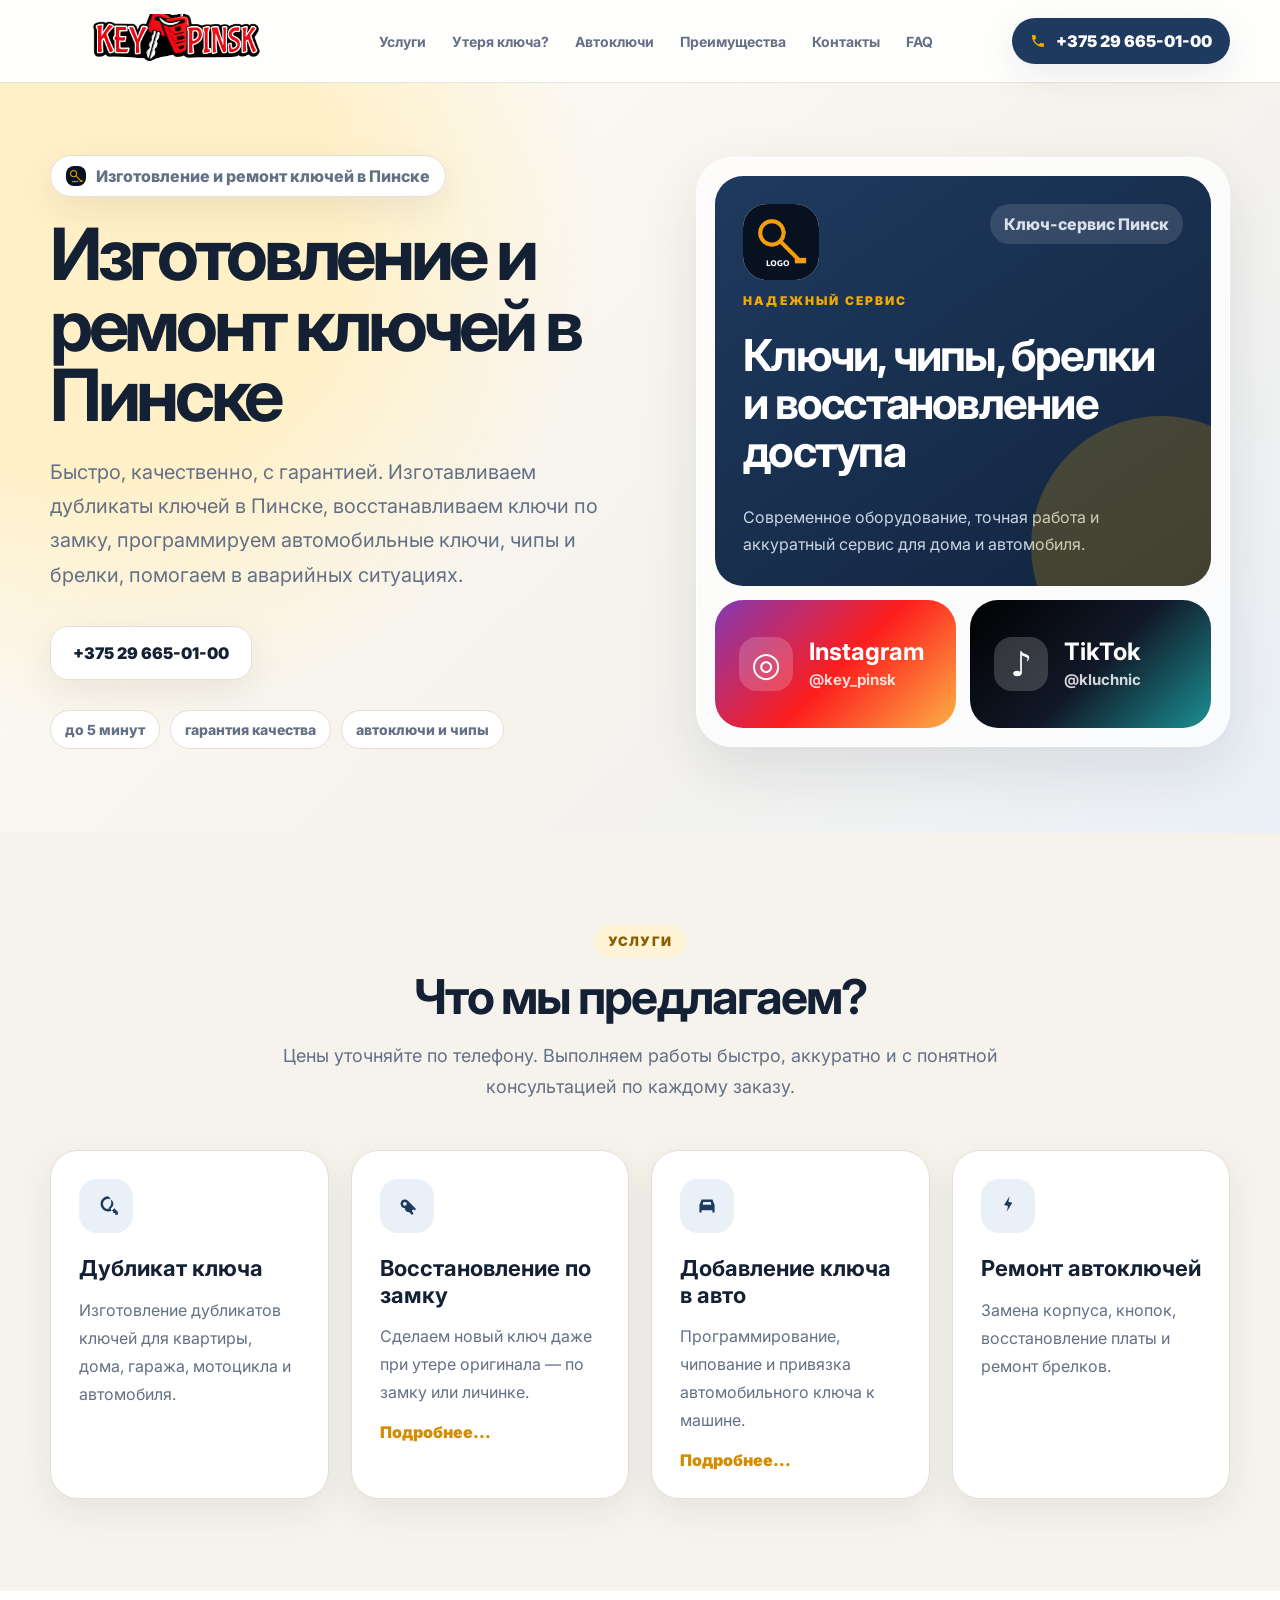
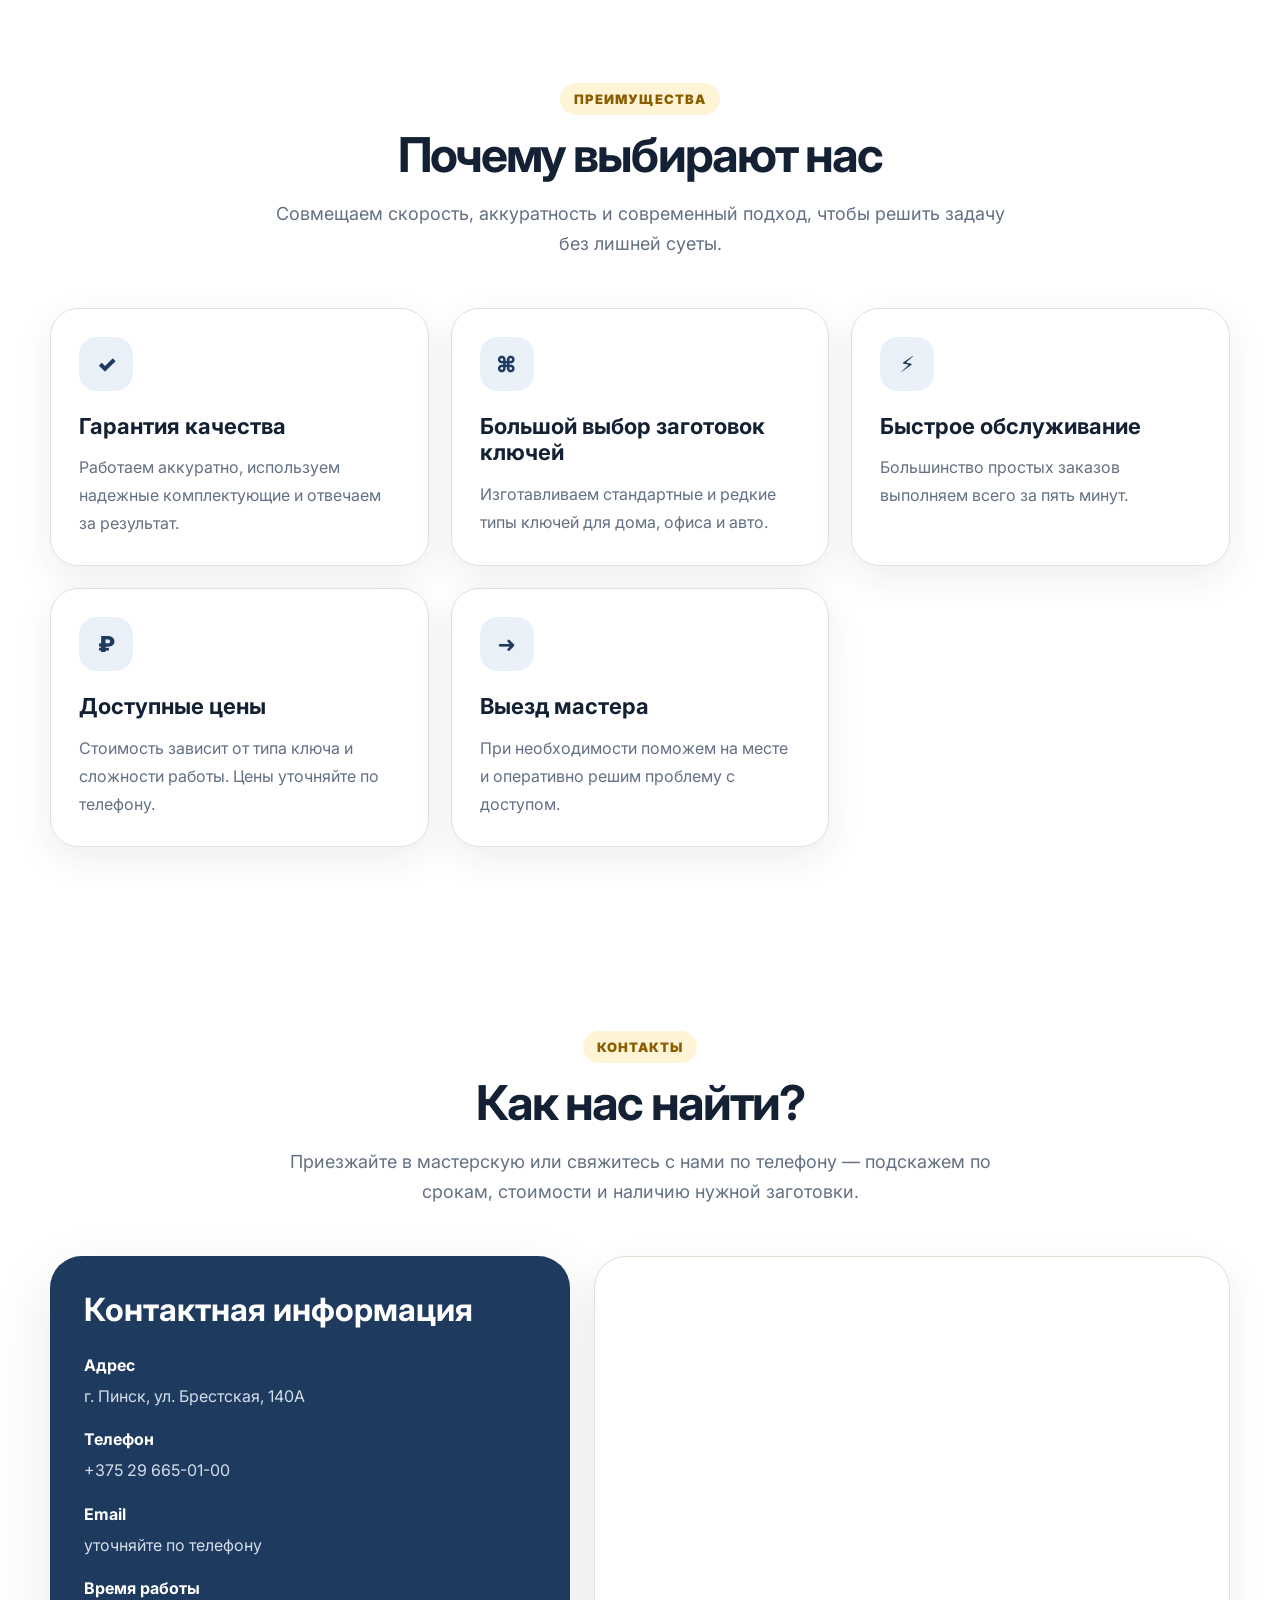
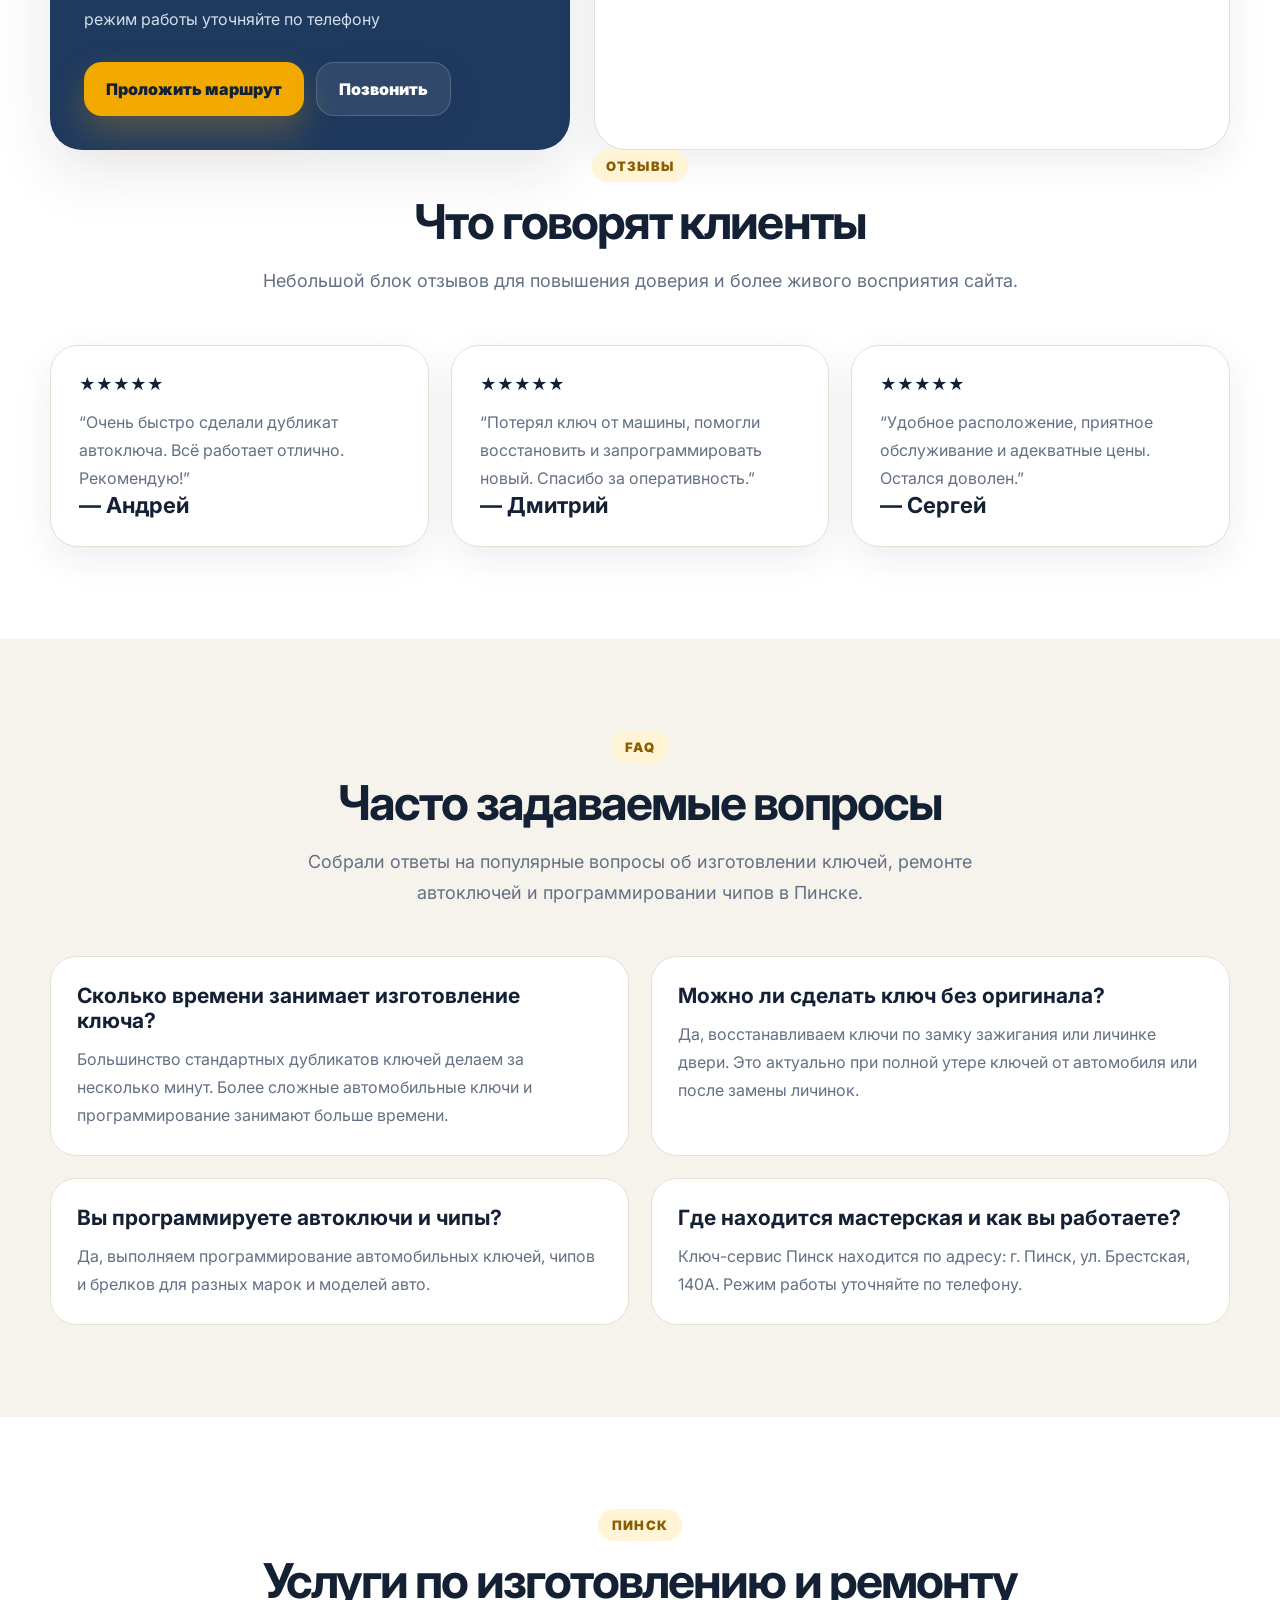
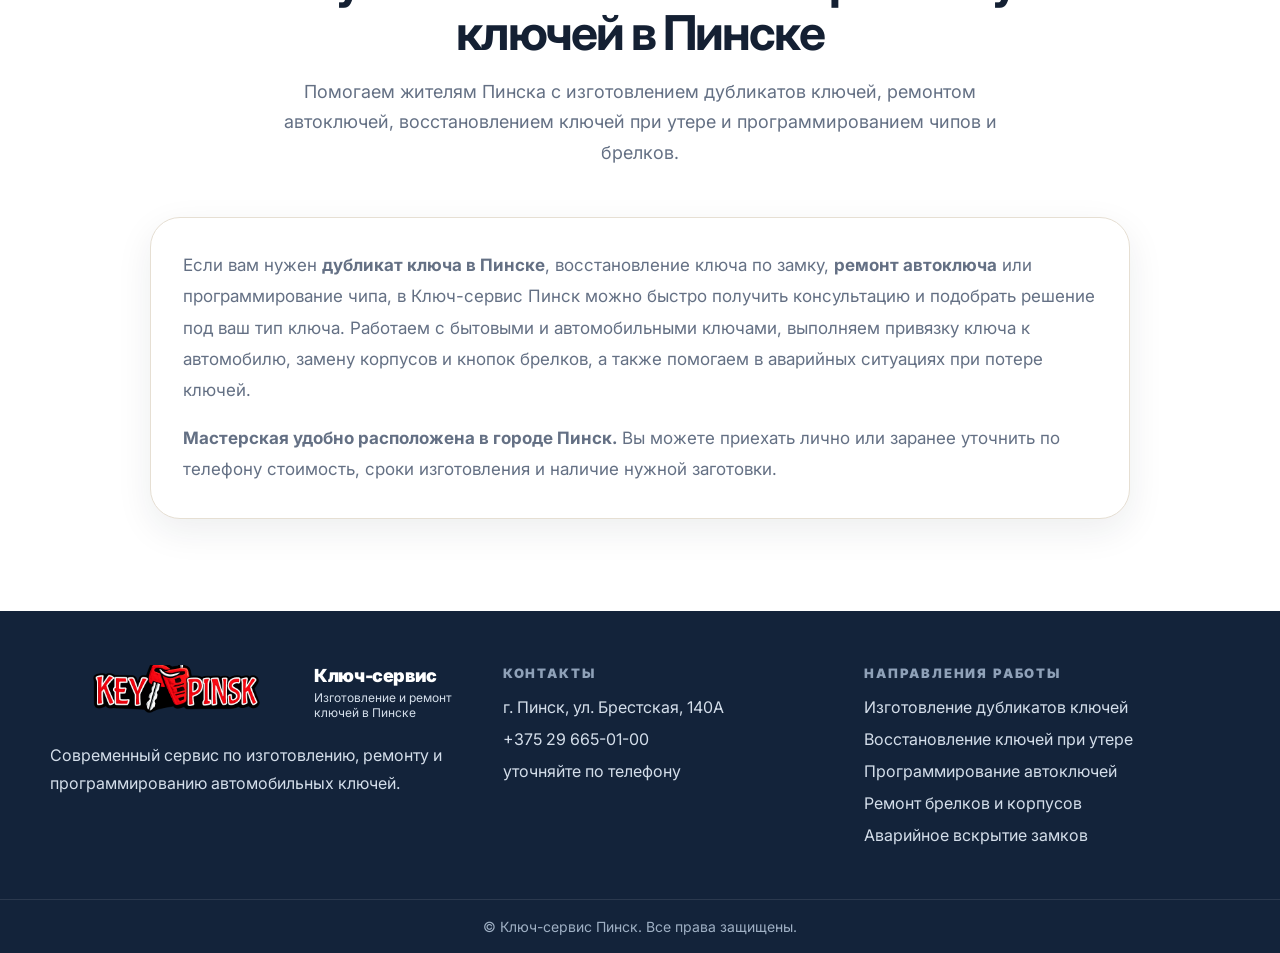
==== commit 9e8de38c: "fix" ====
--- a/index.html
+++ b/index.html
@@ -455,7 +455,7 @@
         <div class="section-heading reveal">
           <div class="section-badge">Пинск</div>
           <h2>Услуги по изготовлению и ремонту ключей в Пинске</h2>
-          <p>Помогаем жителям Лиды с изготовлением дубликатов ключей, ремонтом автоключей, восстановлением ключей при утере и программированием чипов и брелков.</p>
+          <p>Помогаем жителям Пинска с изготовлением дубликатов ключей, ремонтом автоключей, восстановлением ключей при утере и программированием чипов и брелков.</p>
         </div>
         <div class="seo-text reveal">
           <p>Если вам нужен <strong>дубликат ключа в Пинске</strong>, восстановление ключа по замку, <strong>ремонт автоключа</strong> или программирование чипа, в Ключ-сервис Пинск можно быстро получить консультацию и подобрать решение под ваш тип ключа. Работаем с бытовыми и автомобильными ключами, выполняем привязку ключа к автомобилю, замену корпусов и кнопок брелков, а также помогаем в аварийных ситуациях при потере ключей.</p>
@@ -471,10 +471,10 @@
       <div>
         <div class="logo logo--footer">
           <span class="logo__icon">
-            <img src="favicon/logo.png" alt="Логотип Ключ-сервис Пинск" width="56" height="56">
+            <img src="assets/logo.png" alt="Логотип Ключ-сервис Пинск" width="56" height="56">
           </span>
           <span class="logo__text">
-            <strong>Ключ-сервис Пинск</strong>
+            <strong>Ключ-сервис</strong>
             <small>Изготовление и ремонт ключей в Пинске</small>
           </span>
         </div>
@@ -511,9 +511,8 @@
 
   <script src="script.js"></script>
 
-  <a class="mobile-call-sticky" href="tel:+375296650100" aria-label="Позвонить +375 29 665-01-00">
+  <a class="mobile-call-sticky" href="tel:+375296650100" aria-label="+375 29 665-01-00">
     <span class="mobile-call-sticky__icon" aria-hidden="true">☎</span>
-    <span>Позвонить</span>
     <strong>+375 29 665-01-00</strong>
   </a>
 
--- a/styles.css
+++ b/styles.css
@@ -139,7 +139,7 @@
   body { padding-bottom:86px; }
   .section { padding:64px 0; }
   .header__inner { min-height:76px; }
-  .logo__icon { width:48px; height:48px; border-radius:16px; }
+  .logo__icon { width: 150px; height:48px; border-radius:16px; }
   .logo__text strong { font-size:16px; }
   .logo__text small { max-width:150px; white-space:nowrap; overflow:hidden; text-overflow:ellipsis; }
   .phone-link { display:none; }
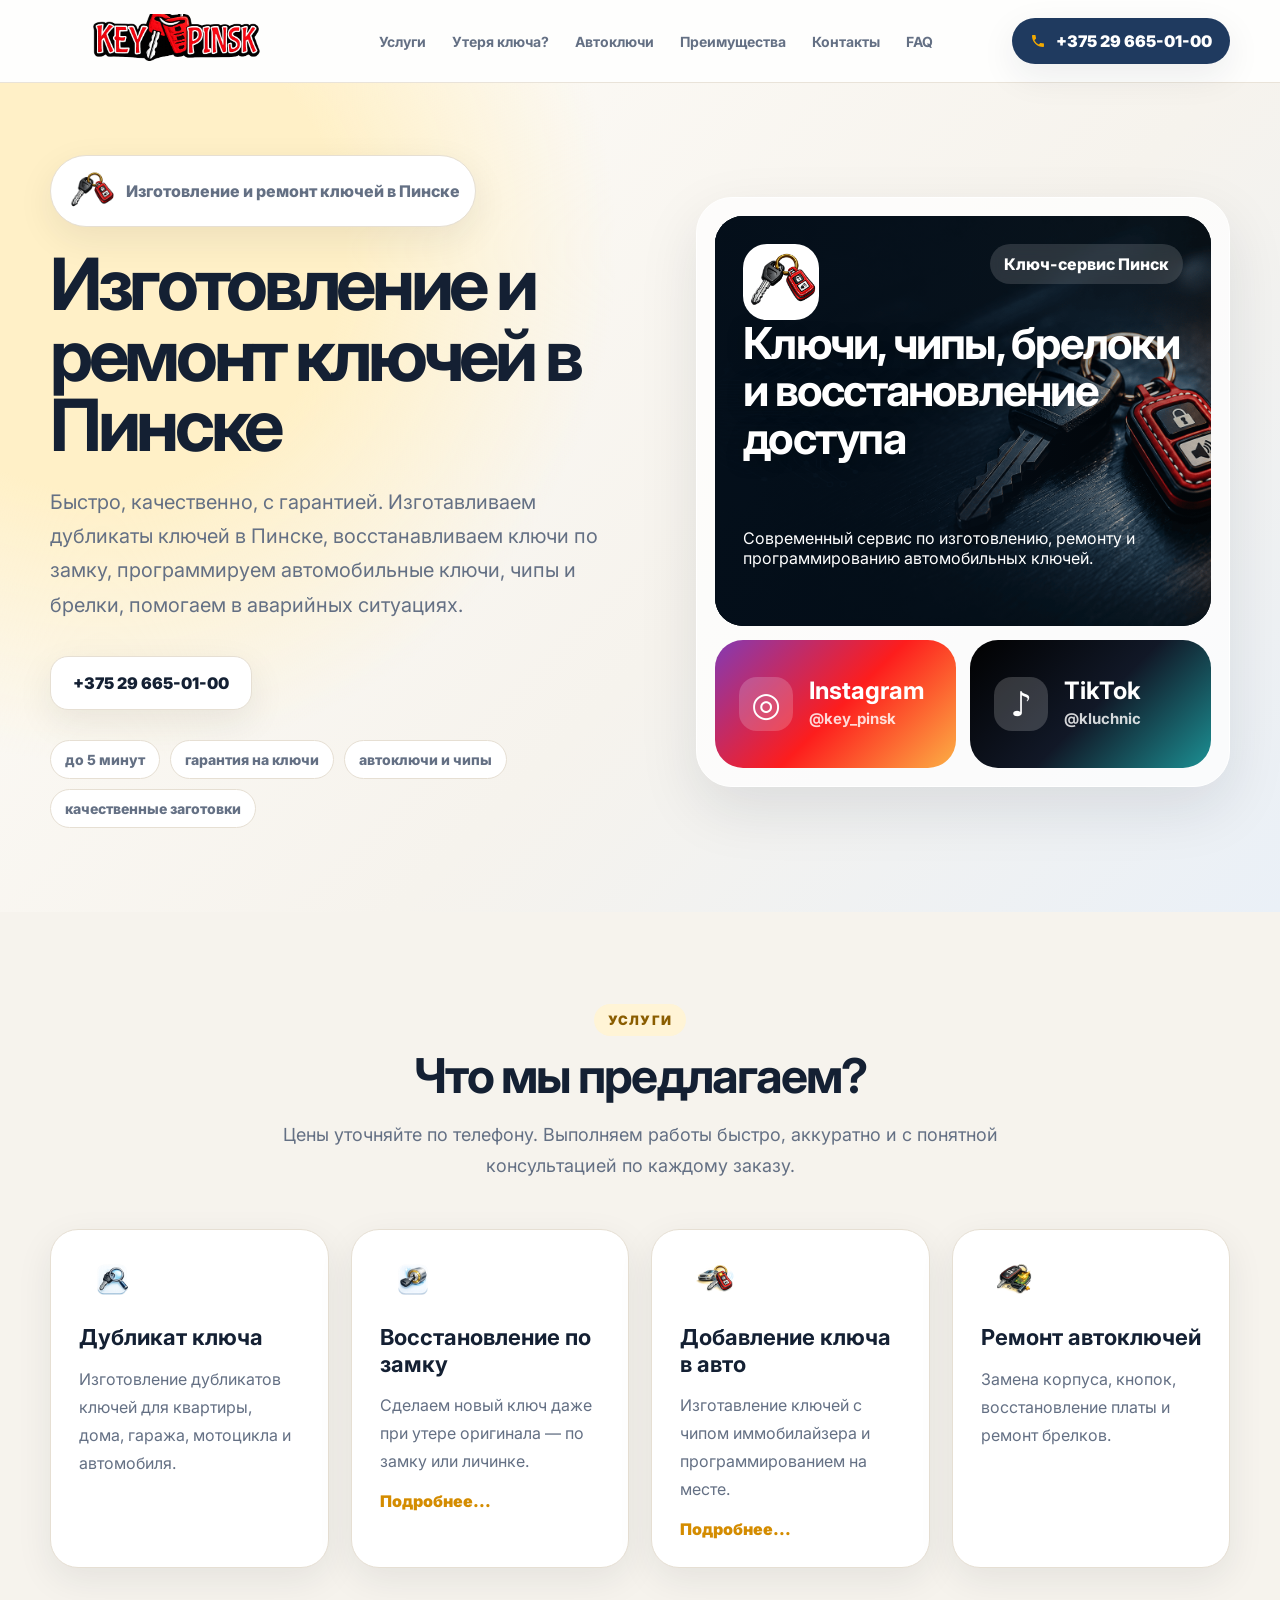
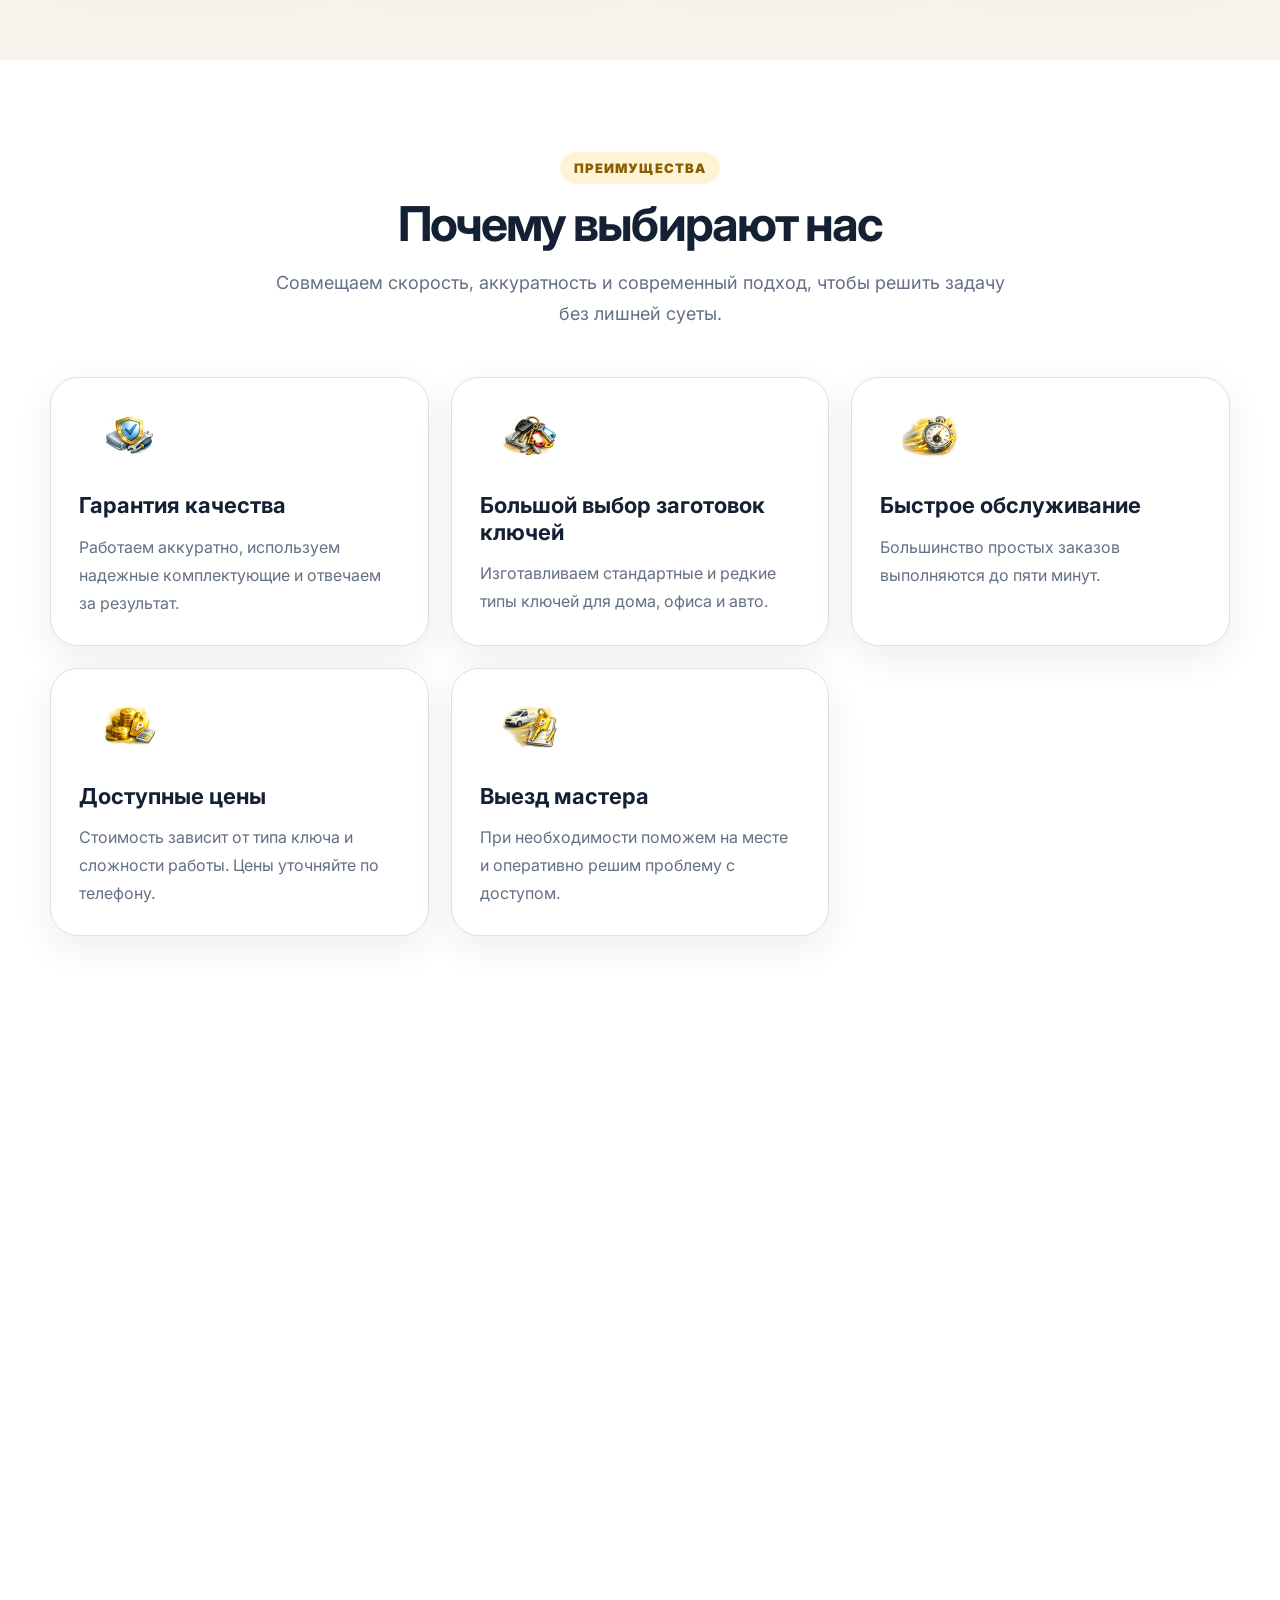
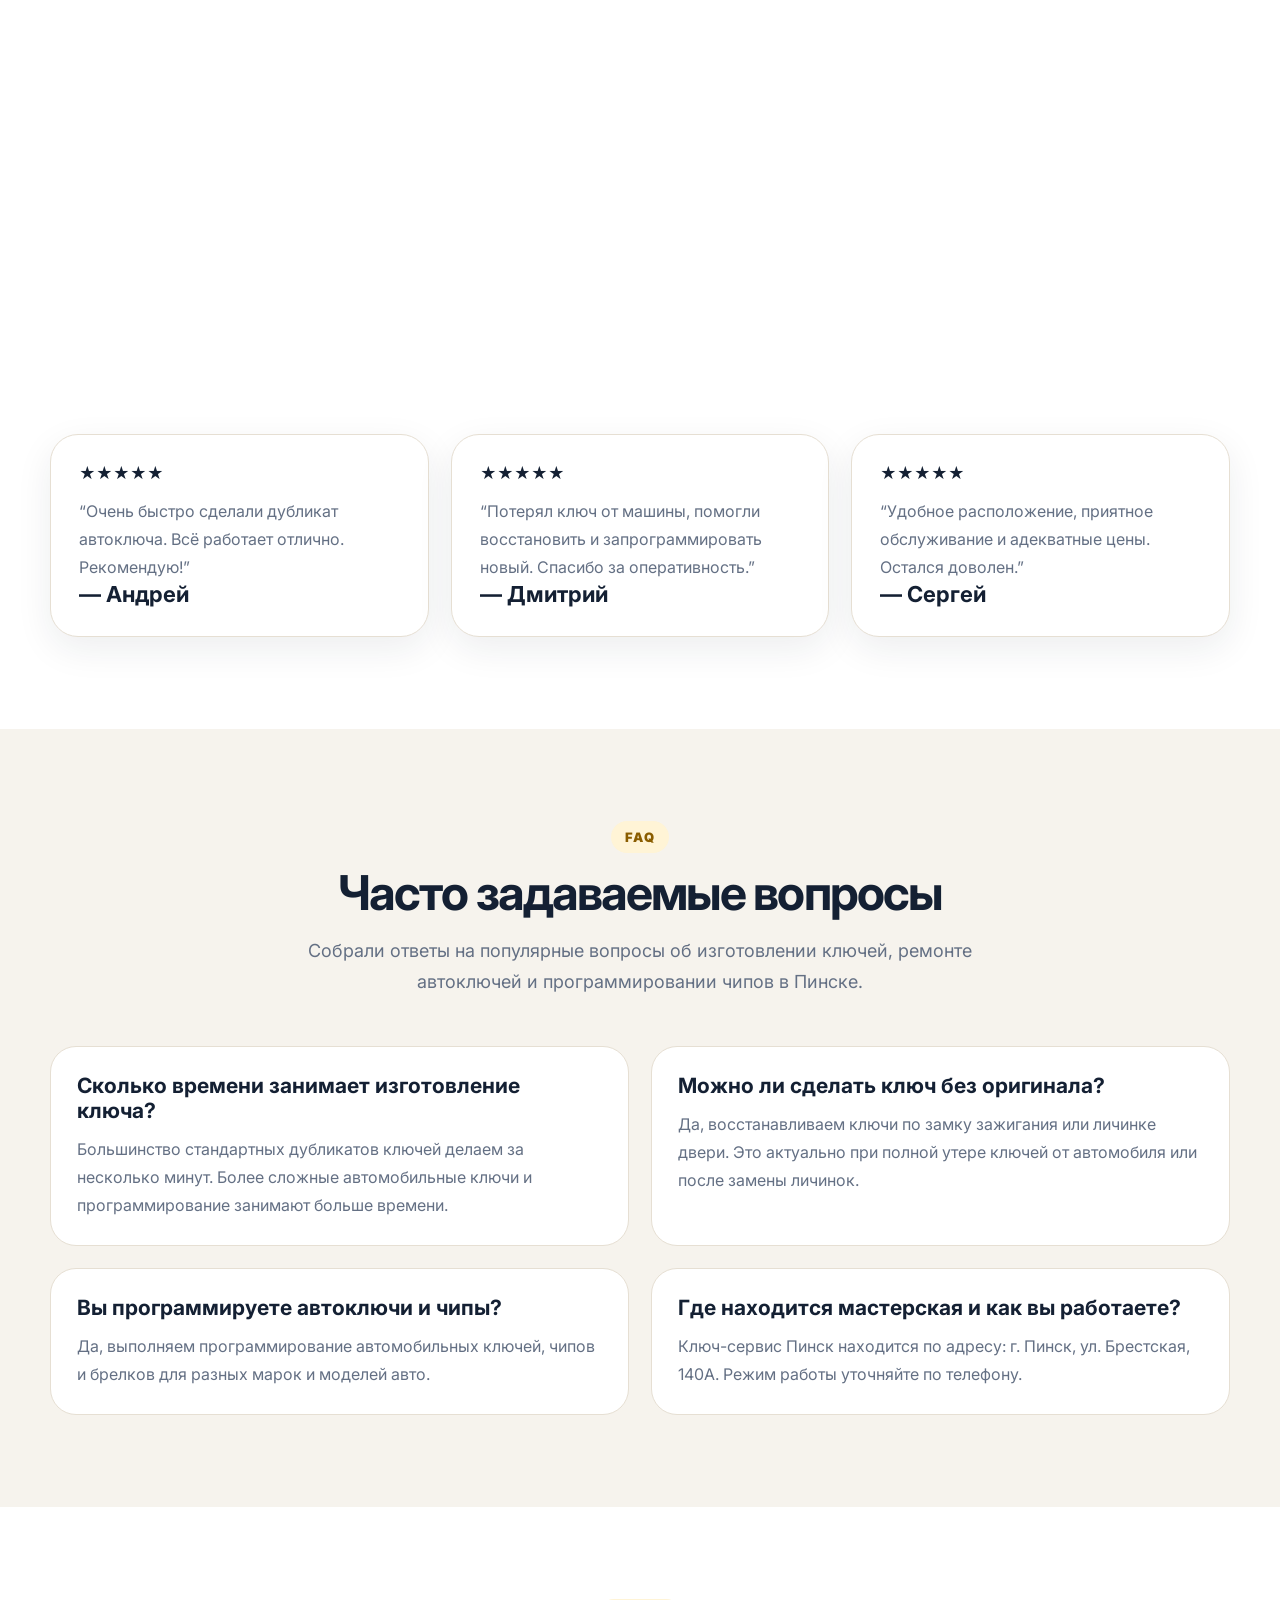
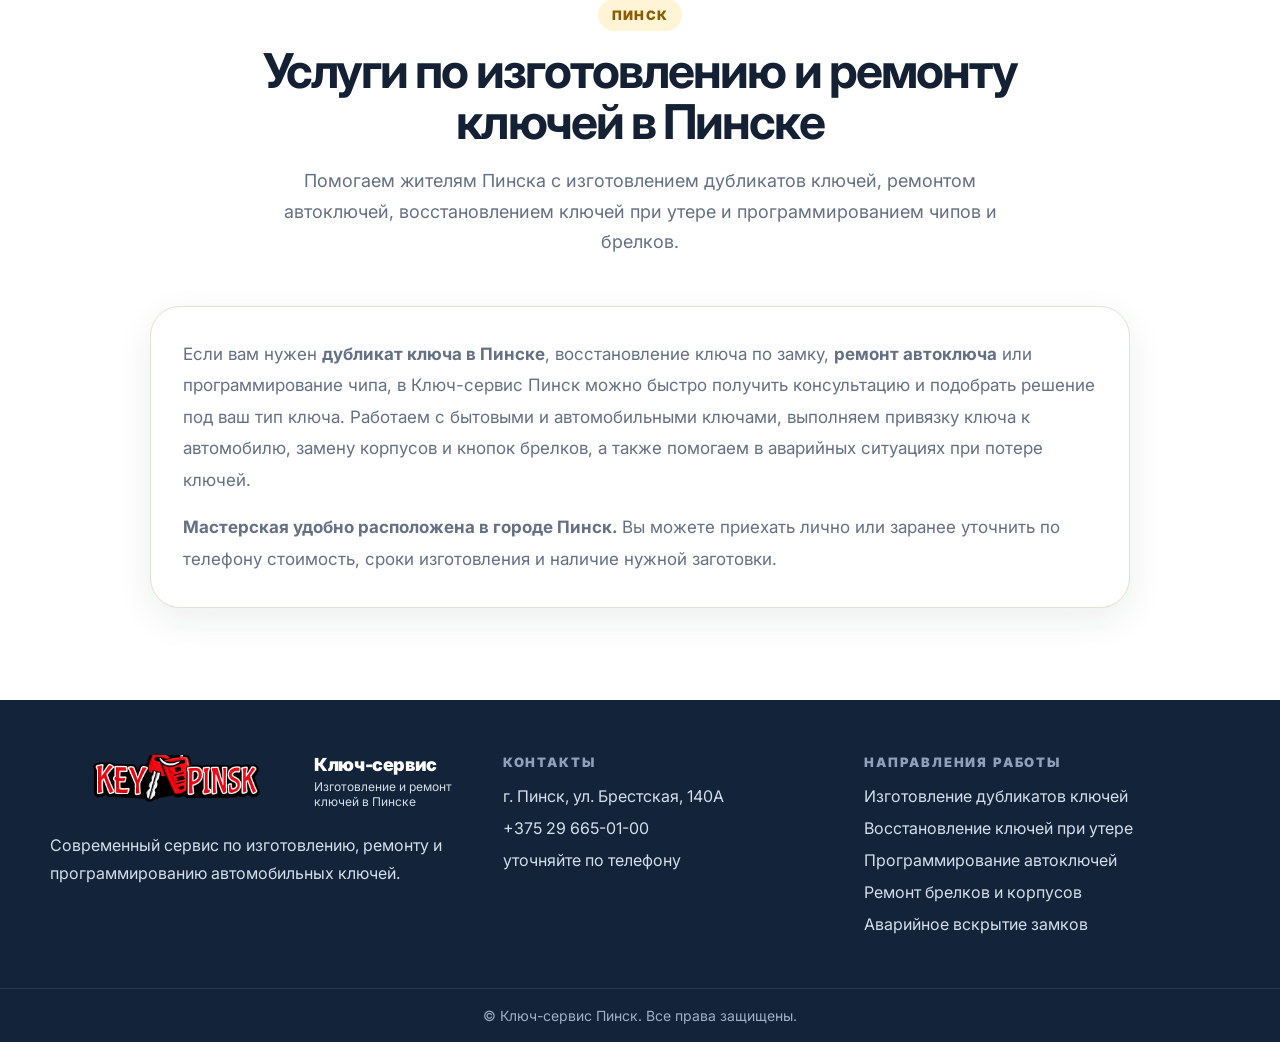
==== commit e1304a11: "update" ====
--- a/index.html
+++ b/index.html
@@ -172,7 +172,7 @@
       <div class="container hero__grid">
         <div class="hero__content reveal">
           <div class="hero__badge">
-            <img src="favicon/logo.png" alt="Логотип Ключ-сервис Пинск" width="20" height="20">
+            <img src="assets/logo-2.png" alt="Логотип Ключ-сервис Пинск" width="50" height="50">
             <span>Изготовление и ремонт ключей в Пинске</span>
           </div>
 
@@ -189,25 +189,30 @@
 
           <div class="hero__stats">
             <span>до 5 минут</span>
-            <span>гарантия качества</span>
+            <span>гарантия на ключи</span>
             <span>автоключи и чипы</span>
+            <span>качественные заготовки</span>
           </div>
         </div>
 
         <div class="hero-card reveal reveal-delay-1">
           <div class="hero-card__main">
-            <div class="hero-card__top">
-              <div class="hero-card__icon">
-                <img src="favicon/logo.png" alt="Логотип Ключ-сервис Пинск" width="72" height="72">
+            <img src="assets/background.png" alt="" class="hero-bg">
+
+            <div class="hero-card__content">
+              <div class="hero-card__top">
+                <div class="hero-card__icon">
+                  <img src="assets/logo-2.png" alt="Логотип Ключ-сервис Пинск">
+                </div>
+                <span>Ключ-сервис Пинск</span>
               </div>
-              <span>Ключ-сервис Пинск</span>
-            </div>
-
-            <p class="hero-card__label">Надежный сервис</p>
-            <h2>Ключи, чипы, брелки и восстановление доступа</h2>
-            <p class="hero-card__desc">
-              Современное оборудование, точная работа и аккуратный сервис для дома и автомобиля.
-            </p>
+
+              <h2>Ключи, чипы, брелоки и восстановление доступа</h2>
+
+              <p style="    margin-top: 15%;">
+               Современный сервис по изготовлению, ремонту и программированию автомобильных ключей.
+              </p>
+            </div>
           </div>
 
           <div class="hero-card__side hero-socials" aria-label="Социальные сети">
@@ -240,20 +245,16 @@
 
         <div class="cards-grid cards-grid--services">
           <article class="card reveal">
-            <div class="card__icon">
-              <svg viewBox="0 0 24 24" aria-hidden="true">
-                <path d="M14 3a7 7 0 1 0 5.66 11.12L23 17.46V20h-2.54v-1.54h-1.92v-1.92H16.6V14.6h-2.06l-.42-.42A7 7 0 0 0 14 3Zm0 2.2A4.8 4.8 0 1 1 9.2 10 4.81 4.81 0 0 1 14 5.2Z"/>
-              </svg>
+            <div>
+              <img src="assets/dyblikat_key.png" style="max-width: 30%;">
             </div>
             <h3>Дубликат ключа</h3>
             <p>Изготовление дубликатов ключей для квартиры, дома, гаража, мотоцикла и автомобиля.</p>
           </article>
 
           <article class="card reveal">
-            <div class="card__icon" >
-              <svg viewBox="0 0 24 24" aria-hidden="true">
-                <path d="M10 14a4 4 0 1 1 2.83-6.83l7.5 7.5-1.41 1.41-1.09-1.08-1.41 1.41L18 18.83l-1.41 1.41-2.42-2.42A4 4 0 0 1 10 14Zm0-2.2A1.8 1.8 0 1 0 8.2 10 1.8 1.8 0 0 0 10 11.8Z"/>
-              </svg>
+            <div>
+              <img src="assets/key_for_lock.png" style="max-width: 30%;">
             </div>
             <a href="lost-key-recovery.html">
               <h3>Восстановление по замку</h3>
@@ -263,25 +264,19 @@
           </article>
 
           <article class="card reveal">
-            <div class="card__icon">
-              <svg viewBox="0 0 24 24" aria-hidden="true">
-                <path d="M5 11 7 6h10l2 5v7h-2v-2H7v2H5Zm3-.2h8.01L15.5 8.2h-7Z"/>
-                <circle cx="8.5" cy="14.5" r="1.2"/>
-                <circle cx="15.5" cy="14.5" r="1.2"/>
-              </svg>
+            <div>
+              <img src="assets/keys_for_cars.png" style="max-width: 30%;">
             </div>
             <a href="car-key-programming.html">
               <h3>Добавление ключа в авто</h3>
-              <p>Программирование, чипование и привязка автомобильного ключа к машине.</p>
+              <p>Изготавление ключей с чипом иммобилайзера и программированием на месте.</p>
               <span class="card__link">Подробнее...</span>
             </a>
             </article>
 
           <article class="card reveal">
-            <div class="card__icon">
-              <svg viewBox="0 0 24 24" aria-hidden="true">
-                <path d="m13.4 3-1 5 3.6 1-5 8 1-5-3.6-1Z"/>
-              </svg>
+            <div>
+              <img src="assets/repair_keys.png" style="max-width: 30%;">
             </div>
             <h3>Ремонт автоключей</h3>
             <p>Замена корпуса, кнопок, восстановление платы и ремонт брелков.</p>
@@ -300,31 +295,41 @@
 
         <div class="cards-grid">
           <article class="feature-card reveal">
-            <div class="feature-card__icon">✓</div>
+            <div>
+              <img src="assets/okey_key.png" style="max-width: 30%;">
+            </div>
             <h3>Гарантия качества</h3>
             <p>Работаем аккуратно, используем надежные комплектующие и отвечаем за результат.</p>
           </article>
 
           <article class="feature-card reveal">
-            <div class="feature-card__icon">⌘</div>
+            <div>
+              <img src="assets/all_keys.png" style="max-width: 30%;">
+            </div>
             <h3>Большой выбор заготовок ключей</h3>
             <p>Изготавливаем стандартные и редкие типы ключей для дома, офиса и авто.</p>
           </article>
 
           <article class="feature-card reveal">
-            <div class="feature-card__icon">⚡</div>
+            <div>
+              <img src="assets/fast_time.png" style="max-width: 30%;">
+            </div>
             <h3>Быстрое обслуживание</h3>
-            <p>Большинство простых заказов выполняем всего за пять минут.</p>
+            <p>Большинство простых заказов выполняются до пяти минут.</p>
           </article>
 
           <article class="feature-card reveal">
-            <div class="feature-card__icon">₽</div>
+            <div>
+              <img src="assets/many.png" style="max-width: 30%;">
+            </div>
             <h3>Доступные цены</h3>
             <p>Стоимость зависит от типа ключа и сложности работы. Цены уточняйте по телефону.</p>
           </article>
 
           <article class="feature-card reveal">
-            <div class="feature-card__icon">➜</div>
+            <div>
+              <img src="assets/road_keys.png" style="max-width: 30%;">
+            </div>
             <h3>Выезд мастера</h3>
             <p>При необходимости поможем на месте и оперативно решим проблему с доступом.</p>
           </article>
--- a/styles.css
+++ b/styles.css
@@ -55,7 +55,7 @@
 .hero { overflow: hidden; padding: 72px 0 84px; background: radial-gradient(circle at 8% 20%, #fff0c7 0 18%, transparent 38%), linear-gradient(135deg, #fffdf9 0%, #f6f3ed 58%, #eaf0f7 100%); }
 .hero__grid { display: grid; grid-template-columns: 1.05fr .95fr; gap: 56px; align-items: center; }
 .hero__badge { display: inline-flex; align-items: center; gap: 10px; padding: 10px 15px; border-radius: 999px; background: #fff; border: 1px solid var(--line); box-shadow: var(--shadow-soft); color: var(--muted); font-weight: 800; }
-.hero__badge img { width: 20px; height: 20px; border-radius: 8px; }
+.hero__badge img { width: 50px; height: 50px; border-radius: 8px; }
 .hero h1, .page-hero h1 { margin: 22px 0 0; font-size: clamp(42px,6vw,72px); line-height: .98; letter-spacing: -.06em; }
 .hero__text { max-width: 690px; margin: 24px 0 0; color: var(--muted); font-size: 20px; line-height: 1.72; }
 .hero__buttons { display: flex; flex-wrap: wrap; gap: 14px; margin-top: 34px; }
@@ -68,7 +68,7 @@
 .btn--light, .btn--ghost { background: #fff; color: var(--ink); border: 1px solid var(--line); box-shadow: var(--shadow-soft); }
 .btn--dark { background: var(--blue); color: #fff; }
 .hero-card { position: relative; border-radius: 36px; padding: 18px; background: rgba(255,255,255,.74); border: 1px solid #fff; box-shadow: var(--shadow); }
-.hero-card__main { min-height: 410px; border-radius: 28px; padding: 28px; background: linear-gradient(145deg, var(--blue), #11243e); color: #fff; display: flex; flex-direction: column; justify-content: space-between; overflow: hidden; position: relative; }
+.hero-card__main {border-radius: 28px; padding: 28px; color: #fff; display: flex; flex-direction: column; justify-content: space-between; overflow: hidden; position: relative; }
 .hero-card__main::after { content:""; position:absolute; right:-80px; bottom:-90px; width:260px; height:260px; border-radius:50%; background: rgba(242,169,0,.22); }
 .hero-card__top { display:flex; justify-content:space-between; gap:18px; align-items:flex-start; position:relative; z-index:1; }
 .hero-card__icon { width: 76px; height: 76px; border-radius: 24px; overflow:hidden; background:#fff; }
@@ -148,7 +148,7 @@
   .hero__text { font-size:18px; }
   .hero-card__side, .cards-grid--services, .cards-grid, .faq-grid, .steps-grid, .image-strip, .footer__grid { grid-template-columns:1fr; }
   .hero-card { padding:12px; border-radius:28px; }
-  .hero-card__main { min-height:330px; padding:22px; border-radius:22px; }
+  .hero-card__main { padding:22px; border-radius:22px; }
   .contacts-card, .card, .feature-card, .review-card, .content-card, .step-card, .service-summary { padding:24px; border-radius:24px; }
   .map-card, .map-card iframe { min-height:340px; }
   .mobile-call-sticky { position:fixed; left:14px; right:14px; bottom:14px; z-index:150; min-height:62px; display:flex; align-items:center; justify-content:center; gap:10px; padding:12px 16px; border-radius:22px; background:var(--accent); color:var(--ink); box-shadow:0 16px 40px rgba(20,32,51,.25); font-weight:900; }
@@ -219,3 +219,25 @@
     font-size: 22px;
   }
 }
+
+
+/* ===== HERO BACKGROUND FIX ===== */
+.hero-card__main { position:relative; overflow:hidden; min-height:410px; padding:28px; border-radius:28px; color:#fff; display:flex; flex-direction:column; justify-content:space-between; background:#071521; }
+.hero-card__main > .hero-bg { position:absolute; inset:0; z-index:0; width:100%; height:100%; max-width:none; object-fit:cover; object-position:center; pointer-events:none; user-select:none; }
+.hero-card__main::before { content:""; position:absolute; inset:0; z-index:1; background:linear-gradient(90deg,rgba(4,15,27,.90) 0%,rgba(4,15,27,.72) 42%,rgba(4,15,27,.16) 100%); pointer-events:none; }
+.hero-card__main::after { display:none; }
+.hero-card__main > *:not(.hero-bg) { position:relative; z-index:2; }
+.hero-card__top { position:relative; z-index:2; }
+.hero-card__icon img { object-fit:contain; }
+.hero-card__top span { color:#fff; background:rgba(255,255,255,.14); backdrop-filter:blur(8px); }
+.hero-card__main h2 { max-width:680px; margin:auto 0 0; text-shadow:0 2px 18px rgba(0,0,0,.28); }
+.hero-card__desc { max-width:470px; color:rgba(255,255,255,.86); text-shadow:0 2px 12px rgba(0,0,0,.30); }
+@media (max-width:720px) {
+ .hero-card__main { padding:22px; border-radius:22px; }
+ .hero-card__main > .hero-bg { object-position:66% center; }
+ .hero-card__main::before { background:linear-gradient(180deg,rgba(4,15,27,.22) 0%,rgba(4,15,27,.52) 44%,rgba(4,15,27,.94) 100%); }
+ .hero-card__icon { width:64px; height:64px; border-radius:18px; }
+ .hero-card__top span { padding:9px 12px; font-size:12px; }
+ .hero-card__main h2 { font-size:clamp(30px,9vw,38px); }
+ .hero-card__desc { font-size:15px; line-height:1.6; }
+}
